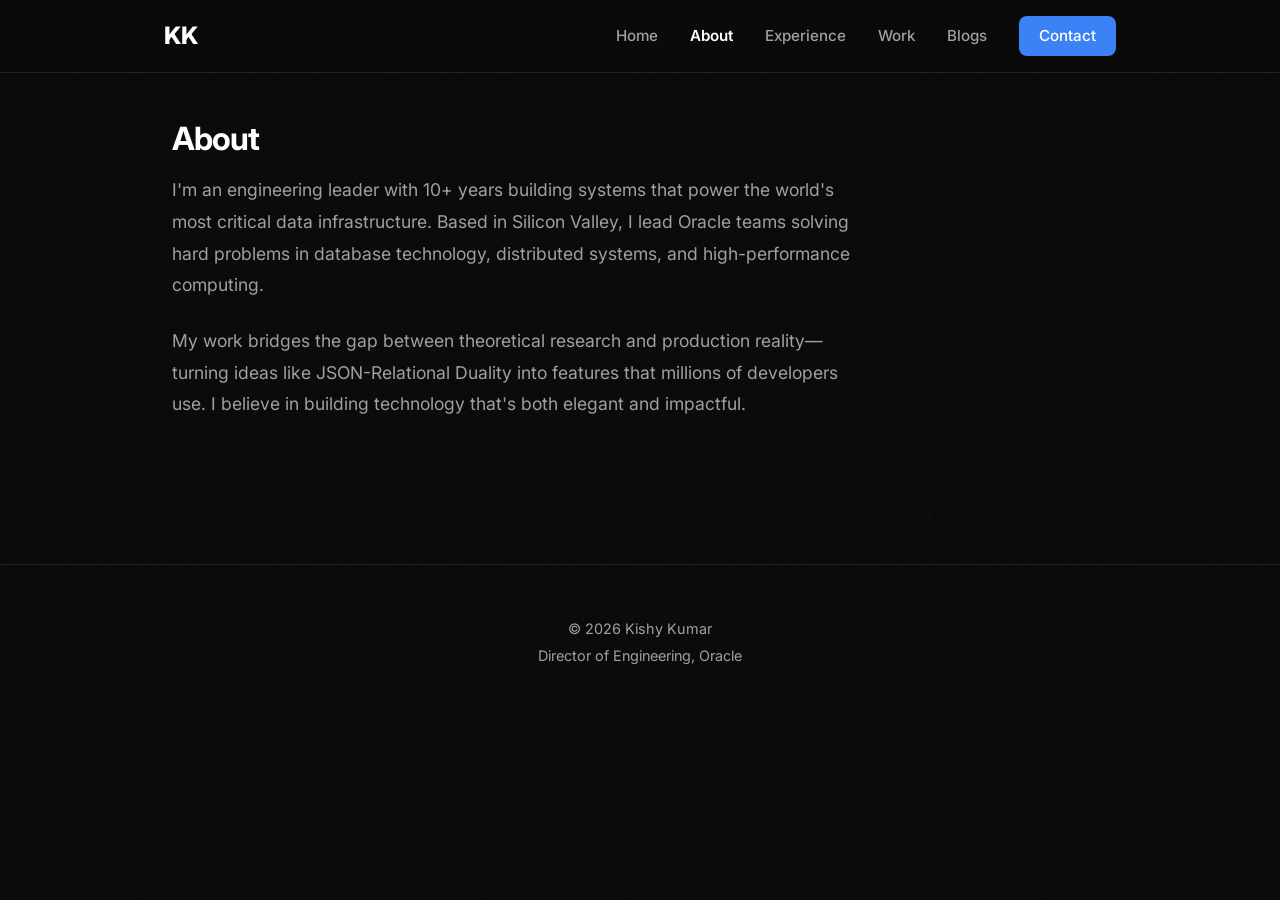
==== about.html @ 67a446af "Convert to multi-page site - separate pages for each nav section" ====
<!DOCTYPE html>
<html lang="en">
<head>
    <meta charset="UTF-8">
    <meta name="viewport" content="width=device-width, initial-scale=1.0">
    <title>About - Kishy Kumar</title>
    <meta name="description" content="Learn about Kishy Kumar, Director of Engineering at Oracle, leading database technology and distributed systems innovation.">
    <link rel="preconnect" href="https://fonts.googleapis.com">
    <link rel="preconnect" href="https://fonts.gstatic.com" crossorigin>
    <link href="https://fonts.googleapis.com/css2?family=Inter:wght@300;400;500;600;700;800;900&display=swap" rel="stylesheet">
    <link rel="stylesheet" href="styles.css">
</head>
<body>
    <div class="noise"></div>

    <!-- Navigation -->
    <nav class="nav">
        <div class="nav-container">
            <a href="index.html" class="nav-logo">KK</a>
            <div class="nav-links">
                <a href="index.html">Home</a>
                <a href="about.html" class="active">About</a>
                <a href="experience.html">Experience</a>
                <a href="work.html">Work</a>
                <a href="blogs.html">Blogs</a>
                <a href="contact.html" class="nav-cta">Contact</a>
            </div>
        </div>
    </nav>

    <!-- About -->
    <section class="section">
        <div class="container">
            <h2 class="section-title">About</h2>
            <p class="section-description">
                I'm an engineering leader with 10+ years building systems that power the world's most critical data infrastructure. Based in Silicon Valley, I lead Oracle teams solving hard problems in database technology, distributed systems, and high-performance computing.
            </p>
            <p class="section-description">
                My work bridges the gap between theoretical research and production reality—turning ideas like JSON-Relational Duality into features that millions of developers use. I believe in building technology that's both elegant and impactful.
            </p>
        </div>
    </section>

    <!-- Footer -->
    <footer class="footer">
        <div class="container">
            <p>© 2026 Kishy Kumar</p>
            <p>Director of Engineering, Oracle</p>
        </div>
    </footer>
</body>
</html>
---- styles.css ----
/* ~*~*~*~*~*~*~*~*~*~*~*~*~*~*~*~*~*~*~*~*~*~*~*~*~*~*~*~*~*~*~*~*~*~*~*~*~*~*~*~*~*~*~*~*~*~*~*~*~*~*~*~*~*~*~*~*~*~*~*~*~*~*~*~*~*~*~*~*~*~*~*~*~*~*~*~*~*~*~*~*~*~*~*~*~*~*~*~*~*~*~*~*~*~*~*~*~*~*~*~*~*~*~*~*~ */
/* Modern Portfolio - Inspired by Linear & Raycast */
/* ~*~*~*~*~*~*~*~*~*~*~*~*~*~*~*~*~*~*~*~*~*~*~*~*~*~*~*~*~*~*~*~*~*~*~*~*~*~*~*~*~*~*~*~*~*~*~*~*~*~*~*~*~*~*~*~*~*~*~*~*~*~*~*~*~*~*~*~*~*~*~*~*~*~*~*~*~*~*~*~*~*~*~*~*~*~*~*~*~*~*~*~*~*~*~*~*~*~*~*~*~*~*~*~*~ */

:root {
    --bg: #0a0a0a;
    --bg-secondary: #111111;
    --text: #ffffff;
    --text-secondary: #a0a0a0;
    --accent: #3b82f6;
    --accent-glow: rgba(59, 130, 246, 0.3);
    --border: rgba(255, 255, 255, 0.1);
    --card-bg: rgba(255, 255, 255, 0.03);
    --gradient-1: #3b82f6;
    --gradient-2: #8b5cf6;
    --gradient-3: #06b6d4;
}

* {
    margin: 0;
    padding: 0;
    box-sizing: border-box;
}

html {
    scroll-behavior: smooth;
}

body {
    font-family: 'Inter', -apple-system, BlinkMacSystemFont, 'Segoe UI', sans-serif;
    background: var(--bg);
    color: var(--text);
    line-height: 1.6;
    overflow-x: hidden;
    -webkit-font-smoothing: antialiased;
    -moz-osx-font-smoothing: grayscale;
}

/* Noise texture */
.noise {
    position: fixed;
    top: 0;
    left: 0;
    width: 100%;
    height: 100%;
    pointer-events: none;
    z-index: 1;
    opacity: 0.02;
    background-image: url("data:image/svg+xml,%3Csvg viewBox='0 0 200 200' xmlns='http://www.w3.org/2000/svg'%3E%3Cfilter id='noiseFilter'%3E%3CfeTurbulence type='fractalNoise' baseFrequency='0.8' numOctaves='4' stitchTiles='stitch'/%3E%3C/filter%3E%3Crect width='100%25' height='100%25' filter='url(%23noiseFilter)'/%3E%3C/svg%3E");
}

/* Typography */
h1, h2, h3, h4 {
    font-weight: 700;
    line-height: 1.2;
    letter-spacing: -0.03em;
}

p {
    color: var(--text-secondary);
}

/* Layout */
.container {
    max-width: 1000px;
    margin: 0 auto;
    padding: 0 32px;
}

.section {
    padding: 120px 0;
    position: relative;
    z-index: 2;
}

.section-title {
    font-size: 2rem;
    margin-bottom: 16px;
    color: var(--text);
}

.section-description {
    font-size: 1.1rem;
    line-height: 1.8;
    max-width: 700px;
    margin-bottom: 24px;
}

/* Navigation */
.nav {
    position: fixed;
    top: 0;
    left: 0;
    right: 0;
    z-index: 100;
    background: rgba(10, 10, 10, 0.8);
    backdrop-filter: blur(20px);
    border-bottom: 1px solid var(--border);
}

.nav-container {
    max-width: 1000px;
    margin: 0 auto;
    padding: 16px 24px;
    display: flex;
    justify-content: space-between;
    align-items: center;
}

.nav-logo {
    font-weight: 800;
    font-size: 1.5rem;
    color: var(--text);
    text-decoration: none;
}

.nav-links {
    display: flex;
    gap: 32px;
    align-items: center;
}

.nav-links a {
    color: var(--text-secondary);
    text-decoration: none;
    font-size: 0.95rem;
    font-weight: 500;
    transition: color 0.2s;
}

.nav-links a:hover {
    color: var(--text);
}

.nav-links a.active {
    color: var(--text);
    font-weight: 600;
}

.nav-cta {
    background: var(--accent);
    color: white !important;
    padding: 8px 20px;
    border-radius: 8px;
}

/* Buttons */
.btn {
    display: inline-flex;
    align-items: center;
    justify-content: center;
    padding: 12px 24px;
    border-radius: 10px;
    font-weight: 600;
    font-size: 0.95rem;
    text-decoration: none;
    transition: all 0.2s;
    border: none;
    cursor: pointer;
}

.btn-primary {
    background: var(--accent);
    color: white;
}

.btn-primary:hover {
    background: #2563eb;
    transform: translateY(-1px);
}

.btn-secondary {
    background: var(--card-bg);
    color: var(--text);
    border: 1px solid var(--border);
}

.btn-secondary:hover {
    background: rgba(255, 255, 255, 0.08);
    border-color: rgba(255, 255, 255, 0.2);
}

/* Hero */
.hero {
    min-height: 100vh;
    padding-top: 80px;
}

.hero-container {
    display: flex;
    align-items: center;
    justify-content: space-between;
    gap: 60px;
}

.hero-content {
    flex: 1;
}

.hero-visual {
    position: relative;
    display: flex;
    justify-content: center;
    align-items: center;
}

.hero-avatar {
    width: 280px;
    height: 280px;
    background: linear-gradient(135deg, var(--gradient-1), var(--gradient-2));
    border-radius: 40px;
    display: flex;
    align-items: center;
    justify-content: center;
    font-size: 6rem;
    font-weight: 800;
    color: white;
    box-shadow: 0 40px 80px -20px var(--accent-glow);
}

.hero-badge {
    display: inline-block;
    background: var(--card-bg);
    border: 1px solid var(--border);
    padding: 6px 14px;
    border-radius: 100px;
    font-size: 0.85rem;
    font-weight: 500;
    color: var(--text-secondary);
    margin-bottom: 24px;
}

.hero-title {
    font-size: 3.5rem;
    margin-bottom: 24px;
    line-height: 1.1;
}

.gradient-text {
    background: linear-gradient(135deg, var(--gradient-1), var(--gradient-2), var(--gradient-3));
    -webkit-background-clip: text;
    -webkit-text-fill-color: transparent;
    background-clip: text;
}

.hero-subtitle {
    font-size: 1.25rem;
    line-height: 1.7;
    margin-bottom: 32px;
    max-width: 600px;
}

.hero-meta {
    display: flex;
    gap: 32px;
    margin-bottom: 32px;
}

.meta-item {
    display: flex;
    flex-direction: column;
    gap: 4px;
}

.meta-label {
    font-size: 0.75rem;
    color: var(--text-secondary);
    text-transform: uppercase;
    letter-spacing: 0.1em;
}

.meta-value {
    font-weight: 600;
    font-size: 0.95rem;
}

.hero-links {
    display: flex;
    gap: 16px;
}

.hero-visual {
    position: relative;
    display: flex;
    justify-content: center;
    align-items: center;
}

.hero-avatar {
    width: 280px;
    height: 280px;
    background: linear-gradient(135deg, var(--gradient-1), var(--gradient-2));
    border-radius: 40px;
    display: flex;
    align-items: center;
    justify-content: center;
    font-size: 6rem;
    font-weight: 800;
    color: white;
    box-shadow: 0 40px 80px -20px var(--accent-glow);
}

/* Floating elements */
.floating-elements {
    position: absolute;
    width: 100%;
    height: 100%;
}

.float-element {
    position: absolute;
    border-radius: 50%;
    filter: blur(60px);
    opacity: 0.5;
}

.float-1 {
    width: 200px;
    height: 200px;
    background: var(--gradient-1);
    top: 10%;
    right: 5%;
    animation: float 8s ease-in-out infinite;
}

.float-2 {
    width: 150px;
    height: 150px;
    background: var(--gradient-2);
    bottom: 10%;
    right: 10%;
    animation: float 10s ease-in-out infinite reverse;
}

.float-3 {
    width: 100px;
    height: 100px;
    background: var(--gradient-3);
    top: 20%;
    left: 5%;
    animation: float 12s ease-in-out infinite;
}

@keyframes float {
    0%, 100% { transform: translateY(0) rotate(0deg); }
    50% { transform: translateY(-20px) rotate(5deg); }
}

/* Timeline */
.timeline {
    display: flex;
    flex-direction: column;
    gap: 48px;
    max-width: 800px;
}

.timeline-item {
    display: flex;
    gap: 24px;
    position: relative;
}

.timeline-dot {
    width: 12px;
    height: 12px;
    background: var(--accent);
    border-radius: 50%;
    margin-top: 6px;
    flex-shrink: 0;
    box-shadow: 0 0 0 4px rgba(59, 130, 246, 0.2);
}

.timeline-content {
    flex: 1;
    padding-bottom: 48px;
    border-left: 1px solid var(--border);
    padding-left: 24px;
}

.timeline-header {
    display: flex;
    justify-content: space-between;
    align-items: baseline;
    margin-bottom: 8px;
}

.timeline-header h3 {
    font-size: 1.3rem;
    font-weight: 700;
}

.timeline-company {
    color: var(--accent);
    font-weight: 600;
    margin-bottom: 4px;
}

.timeline-date {
    color: var(--text-secondary);
    font-size: 0.85rem;
    font-weight: 500;
}

.timeline-desc {
    margin-bottom: 16px;
    line-height: 1.8;
}

.timeline-tags {
    display: flex;
    gap: 8px;
    flex-wrap: wrap;
}

.timeline-tags span {
    background: var(--card-bg);
    border: 1px solid var(--border);
    padding: 6px 12px;
    border-radius: 8px;
    font-size: 0.8rem;
    font-weight: 500;
}

/* Projects Grid */
.projects-grid {
    display: grid;
    grid-template-columns: repeat(auto-fit, minmax(300px, 1fr));
    gap: 24px;
}

.project-card {
    background: var(--card-bg);
    border: 1px solid var(--border);
    border-radius: 16px;
    padding: 24px;
    transition: transform 0.2s, box-shadow 0.2s;
}

.project-card:hover {
    transform: translateY(-4px);
    border-color: rgba(255, 255, 255, 0.2);
    box-shadow: 0 20px 40px -10px rgba(0, 0, 0, 0.5);
}

.project-header {
    display: flex;
    justify-content: space-between;
    align-items: center;
    margin-bottom: 16px;
}

.project-icon {
    font-size: 1.5rem;
}

.project-status {
    font-size: 0.75rem;
    padding: 4px 10px;
    border-radius: 100px;
    background: rgba(59, 130, 246, 0.2);
    color: var(--accent);
    font-weight: 600;
    text-transform: uppercase;
    letter-spacing: 0.05em;
}

.project-card h3 {
    font-size: 1.2rem;
    margin-bottom: 12px;
}

.project-card p {
    margin-bottom: 16px;
    line-height: 1.7;
}

.project-tech {
    font-size: 0.8rem;
    color: var(--text-secondary);
    margin-bottom: 0;
}

/* Skills Grid */
.skills-grid {
    display: grid;
    grid-template-columns: repeat(auto-fit, minmax(250px, 1fr));
    gap: 24px;
}

.skill-category {
    background: var(--card-bg);
    border: 1px solid var(--border);
    border-radius: 16px;
    padding: 24px;
}

.skill-category h4 {
    margin-bottom: 16px;
    color: var(--text);
}

.skill-category ul {
    list-style: none;
}

.skill-category li {
    padding: 8px 0;
    color: var(--text-secondary);
    border-bottom: 1px solid var(--border);
    font-size: 0.95rem;
}

.skill-category li:last-child {
    border-bottom: none;
}

/* Accomplishments */
.accomplishments-grid {
    display: flex;
    flex-direction: column;
    gap: 24px;
}

.accomplishment-card {
    display: flex;
    gap: 20px;
    background: var(--card-bg);
    border: 1px solid var(--border);
    border-radius: 16px;
    padding: 24px;
}

.accomplishment-icon {
    font-size: 2rem;
    flex-shrink: 0;
}

.accomplishment-card h4 {
    margin-bottom: 8px;
    font-size: 1.1rem;
}

.accomplishment-card p {
    font-size: 0.95rem;
    line-height: 1.7;
    margin-bottom: 0;
}

/* Contact */
.contact {
    text-align: center;
}

.contact-desc {
    font-size: 1.1rem;
    margin-bottom: 32px;
}

.contact-links {
    display: flex;
    justify-content: center;
    gap: 16px;
}

/* Blogs */
.blog-list {
    display: flex;
    flex-direction: column;
    gap: 24px;
}

.blog-card {
    background: var(--card-bg);
    border: 1px solid var(--border);
    border-radius: 16px;
    padding: 32px;
    transition: transform 0.2s, box-shadow 0.2s;
}

.blog-card:hover {
    transform: translateY(-4px);
    border-color: rgba(255, 255, 255, 0.2);
    box-shadow: 0 20px 40px -10px rgba(0, 0, 0, 0.5);
}

.blog-meta {
    font-size: 0.85rem;
    color: var(--accent);
    margin-bottom: 12px;
}

.blog-card h3 {
    font-size: 1.5rem;
    margin-bottom: 16px;
    color: var(--text);
}

.blog-card p {
    line-height: 1.8;
    margin-bottom: 16px;
}

.read-more {
    color: var(--accent);
    text-decoration: none;
    font-weight: 600;
    font-size: 0.95rem;
}

.read-more:hover {
    text-decoration: underline;
}

/* Footer */
.footer {
    border-top: 1px solid var(--border);
    padding: 48px 0;
    text-align: center;
}

.footer p {
    color: var(--text-secondary);
    margin: 4px 0;
    font-size: 0.9rem;
}

/* Responsive */
@media (max-width: 768px) {
    .hero {
        flex-direction: column;
        padding-top: 100px;
        min-height: auto;
        padding-bottom: 60px;
    }

    .hero-content {
        padding-right: 0;
        margin-bottom: 48px;
    }

    .hero-title {
        font-size: 2.5rem;
    }

    .hero-visual {
        width: 100%;
    }

    .hero-avatar {
        width: 200px;
        height: 200px;
        font-size: 4rem;
    }

    .nav-links {
        display: none;
    }

    .hero-meta {
        flex-wrap: wrap;
        gap: 16px;
    }

    .section {
        padding: 80px 0;
    }

    .section-title {
        font-size: 1.75rem;
    }

    .timeline-content {
        padding-left: 16px;
    }
}

@media (max-width: 480px) {
    .hero-title {
        font-size: 2rem;
    }

    .hero-links {
        flex-direction: column;
    }

    .btn {
        width: 100%;
    }

    .projects-grid,
    .skills-grid {
        grid-template-columns: 1fr;
    }
}
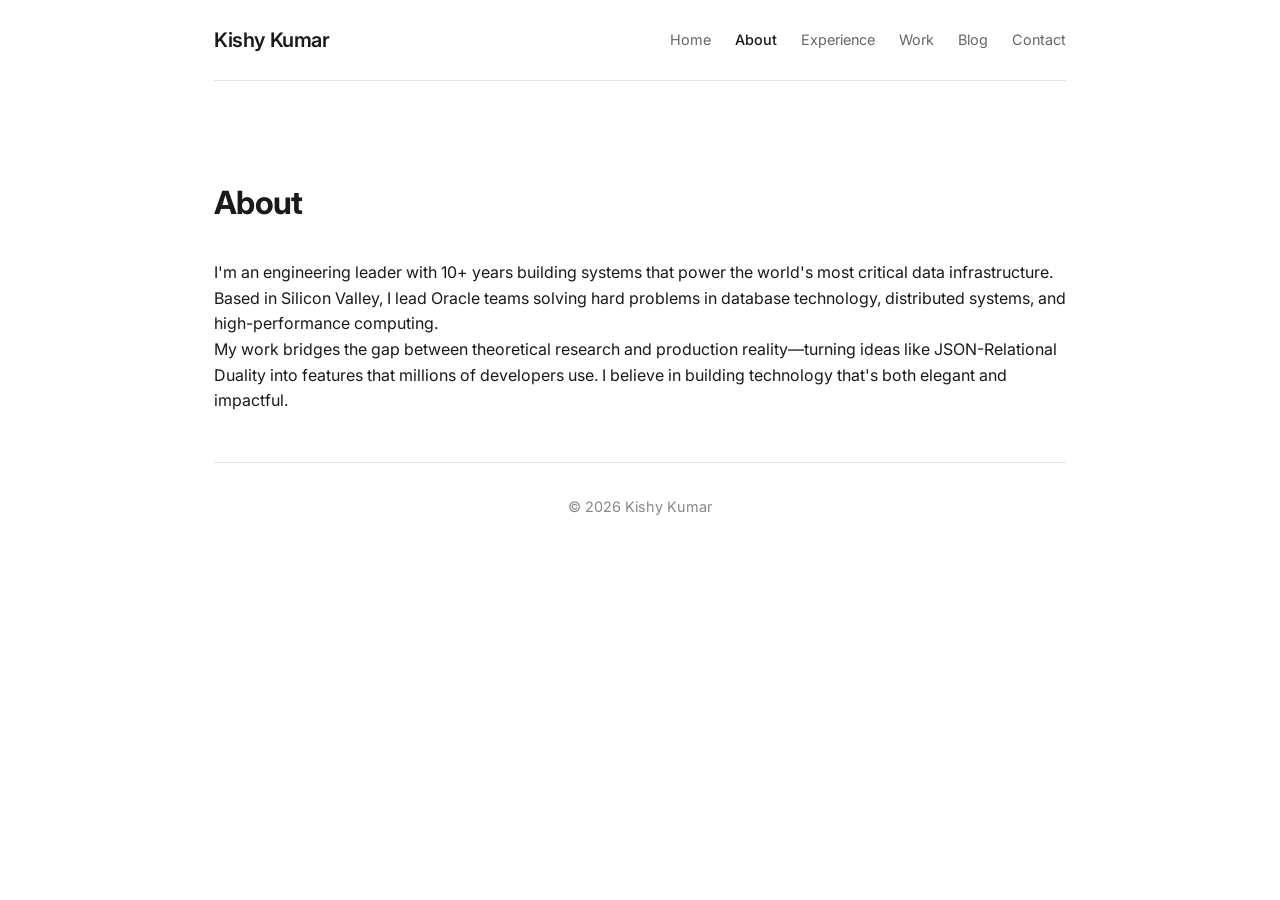
==== commit 36a520c2: "Redesign with minimal sam-burns.com aesthetic" ====
--- a/about.html
+++ b/about.html
@@ -4,49 +4,39 @@
     <meta charset="UTF-8">
     <meta name="viewport" content="width=device-width, initial-scale=1.0">
     <title>About - Kishy Kumar</title>
-    <meta name="description" content="Learn about Kishy Kumar, Director of Engineering at Oracle, leading database technology and distributed systems innovation.">
+    <meta name="description" content="Learn about Kishy Kumar's background and engineering philosophy.">
     <link rel="preconnect" href="https://fonts.googleapis.com">
     <link rel="preconnect" href="https://fonts.gstatic.com" crossorigin>
-    <link href="https://fonts.googleapis.com/css2?family=Inter:wght@300;400;500;600;700;800;900&display=swap" rel="stylesheet">
+    <link href="https://fonts.googleapis.com/css2?family=Inter:wght@300;400;500;600;700&display=swap" rel="stylesheet">
     <link rel="stylesheet" href="styles.css">
 </head>
 <body>
-    <div class="noise"></div>
-
-    <!-- Navigation -->
-    <nav class="nav">
-        <div class="nav-container">
-            <a href="index.html" class="nav-logo">KK</a>
-            <div class="nav-links">
+    <div class="container">
+        <header class="header">
+            <a href="index.html" class="logo">Kishy Kumar</a>
+            <nav class="nav">
                 <a href="index.html">Home</a>
                 <a href="about.html" class="active">About</a>
                 <a href="experience.html">Experience</a>
                 <a href="work.html">Work</a>
-                <a href="blogs.html">Blogs</a>
-                <a href="contact.html" class="nav-cta">Contact</a>
-            </div>
-        </div>
-    </nav>
+                <a href="blogs.html">Blog</a>
+                <a href="contact.html">Contact</a>
+            </nav>
+        </header>
 
-    <!-- About -->
-    <section class="section">
-        <div class="container">
-            <h2 class="section-title">About</h2>
-            <p class="section-description">
-                I'm an engineering leader with 10+ years building systems that power the world's most critical data infrastructure. Based in Silicon Valley, I lead Oracle teams solving hard problems in database technology, distributed systems, and high-performance computing.
-            </p>
-            <p class="section-description">
-                My work bridges the gap between theoretical research and production reality—turning ideas like JSON-Relational Duality into features that millions of developers use. I believe in building technology that's both elegant and impactful.
-            </p>
-        </div>
-    </section>
+        <main>
+            <section class="content-section">
+                <h1 class="page-title">About</h1>
+                <div class="content">
+                    <p>I'm an engineering leader with 10+ years building systems that power the world's most critical data infrastructure. Based in Silicon Valley, I lead Oracle teams solving hard problems in database technology, distributed systems, and high-performance computing.</p>
+                    <p>My work bridges the gap between theoretical research and production reality—turning ideas like JSON-Relational Duality into features that millions of developers use. I believe in building technology that's both elegant and impactful.</p>
+                </div>
+            </section>
+        </main>
 
-    <!-- Footer -->
-    <footer class="footer">
-        <div class="container">
+        <footer class="footer">
             <p>© 2026 Kishy Kumar</p>
-            <p>Director of Engineering, Oracle</p>
-        </div>
-    </footer>
+        </footer>
+    </div>
 </body>
 </html>
--- a/styles.css
+++ b/styles.css
@@ -1,20 +1,4 @@
-/* ~*~*~*~*~*~*~*~*~*~*~*~*~*~*~*~*~*~*~*~*~*~*~*~*~*~*~*~*~*~*~*~*~*~*~*~*~*~*~*~*~*~*~*~*~*~*~*~*~*~*~*~*~*~*~*~*~*~*~*~*~*~*~*~*~*~*~*~*~*~*~*~*~*~*~*~*~*~*~*~*~*~*~*~*~*~*~*~*~*~*~*~*~*~*~*~*~*~*~*~*~*~*~*~*~ */
-/* Modern Portfolio - Inspired by Linear & Raycast */
-/* ~*~*~*~*~*~*~*~*~*~*~*~*~*~*~*~*~*~*~*~*~*~*~*~*~*~*~*~*~*~*~*~*~*~*~*~*~*~*~*~*~*~*~*~*~*~*~*~*~*~*~*~*~*~*~*~*~*~*~*~*~*~*~*~*~*~*~*~*~*~*~*~*~*~*~*~*~*~*~*~*~*~*~*~*~*~*~*~*~*~*~*~*~*~*~*~*~*~*~*~*~*~*~*~*~ */
-
-:root {
-    --bg: #0a0a0a;
-    --bg-secondary: #111111;
-    --text: #ffffff;
-    --text-secondary: #a0a0a0;
-    --accent: #3b82f6;
-    --accent-glow: rgba(59, 130, 246, 0.3);
-    --border: rgba(255, 255, 255, 0.1);
-    --card-bg: rgba(255, 255, 255, 0.03);
-    --gradient-1: #3b82f6;
-    --gradient-2: #8b5cf6;
-    --gradient-3: #06b6d4;
-}
+/* Minimal portfolio - inspired by sam-burns.com */
 
 * {
     margin: 0;
@@ -23,358 +7,205 @@
 }
 
 html {
+    font-size: 16px;
     scroll-behavior: smooth;
 }
 
 body {
     font-family: 'Inter', -apple-system, BlinkMacSystemFont, 'Segoe UI', sans-serif;
-    background: var(--bg);
-    color: var(--text);
     line-height: 1.6;
-    overflow-x: hidden;
+    color: #1a1a1a;
+    background: #fff;
     -webkit-font-smoothing: antialiased;
     -moz-osx-font-smoothing: grayscale;
 }
 
-/* Noise texture */
-.noise {
-    position: fixed;
-    top: 0;
-    left: 0;
-    width: 100%;
-    height: 100%;
-    pointer-events: none;
-    z-index: 1;
-    opacity: 0.02;
-    background-image: url("data:image/svg+xml,%3Csvg viewBox='0 0 200 200' xmlns='http://www.w3.org/2000/svg'%3E%3Cfilter id='noiseFilter'%3E%3CfeTurbulence type='fractalNoise' baseFrequency='0.8' numOctaves='4' stitchTiles='stitch'/%3E%3C/filter%3E%3Crect width='100%25' height='100%25' filter='url(%23noiseFilter)'/%3E%3C/svg%3E");
-}
-
-/* Typography */
-h1, h2, h3, h4 {
+.container {
+    max-width: 900px;
+    margin: 0 auto;
+    padding: 0 24px;
+}
+
+/* Header */
+.header {
+    display: flex;
+    justify-content: space-between;
+    align-items: center;
+    padding: 24px 0;
+    border-bottom: 1px solid #e5e5e5;
+    margin-bottom: 48px;
+}
+
+.logo {
+    font-size: 1.25rem;
+    font-weight: 600;
+    color: #1a1a1a;
+    text-decoration: none;
+    letter-spacing: -0.02em;
+}
+
+.nav {
+    display: flex;
+    gap: 24px;
+}
+
+.nav a {
+    font-size: 0.9rem;
+    color: #666;
+    text-decoration: none;
+    transition: color 0.2s;
+}
+
+.nav a:hover {
+    color: #1a1a1a;
+}
+
+.nav a.active {
+    color: #1a1a1a;
+    font-weight: 500;
+}
+
+/* Hero */
+.hero {
+    margin-bottom: 80px;
+}
+
+.hero h1 {
+    font-size: 2.5rem;
     font-weight: 700;
     line-height: 1.2;
     letter-spacing: -0.03em;
-}
-
-p {
-    color: var(--text-secondary);
-}
-
-/* Layout */
-.container {
-    max-width: 1000px;
-    margin: 0 auto;
-    padding: 0 32px;
-}
-
-.section {
-    padding: 120px 0;
-    position: relative;
-    z-index: 2;
-}
-
-.section-title {
-    font-size: 2rem;
     margin-bottom: 16px;
-    color: var(--text);
-}
-
-.section-description {
+    color: #1a1a1a;
+}
+
+.subtitle {
     font-size: 1.1rem;
-    line-height: 1.8;
-    max-width: 700px;
+    color: #666;
+    max-width: 600px;
+    margin-bottom: 16px;
+}
+
+.meta {
+    font-size: 0.9rem;
+    color: #888;
     margin-bottom: 24px;
 }
 
-/* Navigation */
-.nav {
-    position: fixed;
-    top: 0;
-    left: 0;
-    right: 0;
-    z-index: 100;
-    background: rgba(10, 10, 10, 0.8);
-    backdrop-filter: blur(20px);
-    border-bottom: 1px solid var(--border);
-}
-
-.nav-container {
-    max-width: 1000px;
-    margin: 0 auto;
-    padding: 16px 24px;
-    display: flex;
-    justify-content: space-between;
-    align-items: center;
-}
-
-.nav-logo {
-    font-weight: 800;
-    font-size: 1.5rem;
-    color: var(--text);
-    text-decoration: none;
-}
-
-.nav-links {
-    display: flex;
+.meta span {
+    margin-right: 8px;
+}
+
+.social {
+    display: flex;
+    gap: 16px;
+}
+
+.social a {
+    color: #666;
+    transition: color 0.2s;
+}
+
+.social a:hover {
+    color: #1a1a1a;
+}
+
+.social svg {
+    width: 20px;
+    height: 20px;
+}
+
+/* Posts Section */
+.posts-section {
+    margin-bottom: 80px;
+}
+
+.section-heading {
+    font-size: 1.25rem;
+    font-weight: 600;
+    margin-bottom: 24px;
+    color: #1a1a1a;
+}
+
+.post-list {
+    display: flex;
+    flex-direction: column;
     gap: 32px;
-    align-items: center;
-}
-
-.nav-links a {
-    color: var(--text-secondary);
-    text-decoration: none;
+    margin-bottom: 24px;
+}
+
+.post {
+    padding-bottom: 32px;
+    border-bottom: 1px solid #e5e5e5;
+}
+
+.post:last-child {
+    border-bottom: none;
+}
+
+.post-meta {
+    font-size: 0.85rem;
+    color: #888;
+    margin-bottom: 8px;
+}
+
+.post h3 {
+    font-size: 1.25rem;
+    font-weight: 600;
+    margin-bottom: 8px;
+    line-height: 1.3;
+}
+
+.post h3 a {
+    color: #1a1a1a;
+    text-decoration: none;
+}
+
+.post h3 a:hover {
+    text-decoration: underline;
+}
+
+.post p {
+    font-size: 1rem;
+    color: #666;
+    line-height: 1.7;
+}
+
+.see-all {
+    display: inline-block;
     font-size: 0.95rem;
+    color: #0066cc;
+    text-decoration: none;
     font-weight: 500;
-    transition: color 0.2s;
-}
-
-.nav-links a:hover {
-    color: var(--text);
-}
-
-.nav-links a.active {
-    color: var(--text);
-    font-weight: 600;
-}
-
-.nav-cta {
-    background: var(--accent);
-    color: white !important;
-    padding: 8px 20px;
-    border-radius: 8px;
-}
-
-/* Buttons */
-.btn {
-    display: inline-flex;
-    align-items: center;
-    justify-content: center;
-    padding: 12px 24px;
-    border-radius: 10px;
-    font-weight: 600;
-    font-size: 0.95rem;
-    text-decoration: none;
-    transition: all 0.2s;
-    border: none;
-    cursor: pointer;
-}
-
-.btn-primary {
-    background: var(--accent);
-    color: white;
-}
-
-.btn-primary:hover {
-    background: #2563eb;
-    transform: translateY(-1px);
-}
-
-.btn-secondary {
-    background: var(--card-bg);
-    color: var(--text);
-    border: 1px solid var(--border);
-}
-
-.btn-secondary:hover {
-    background: rgba(255, 255, 255, 0.08);
-    border-color: rgba(255, 255, 255, 0.2);
-}
-
-/* Hero */
-.hero {
-    min-height: 100vh;
-    padding-top: 80px;
-}
-
-.hero-container {
-    display: flex;
-    align-items: center;
-    justify-content: space-between;
-    gap: 60px;
-}
-
-.hero-content {
-    flex: 1;
-}
-
-.hero-visual {
-    position: relative;
-    display: flex;
-    justify-content: center;
-    align-items: center;
-}
-
-.hero-avatar {
-    width: 280px;
-    height: 280px;
-    background: linear-gradient(135deg, var(--gradient-1), var(--gradient-2));
-    border-radius: 40px;
-    display: flex;
-    align-items: center;
-    justify-content: center;
-    font-size: 6rem;
-    font-weight: 800;
-    color: white;
-    box-shadow: 0 40px 80px -20px var(--accent-glow);
-}
-
-.hero-badge {
-    display: inline-block;
-    background: var(--card-bg);
-    border: 1px solid var(--border);
-    padding: 6px 14px;
-    border-radius: 100px;
-    font-size: 0.85rem;
-    font-weight: 500;
-    color: var(--text-secondary);
-    margin-bottom: 24px;
-}
-
-.hero-title {
-    font-size: 3.5rem;
-    margin-bottom: 24px;
-    line-height: 1.1;
-}
-
-.gradient-text {
-    background: linear-gradient(135deg, var(--gradient-1), var(--gradient-2), var(--gradient-3));
-    -webkit-background-clip: text;
-    -webkit-text-fill-color: transparent;
-    background-clip: text;
-}
-
-.hero-subtitle {
-    font-size: 1.25rem;
-    line-height: 1.7;
-    margin-bottom: 32px;
-    max-width: 600px;
-}
-
-.hero-meta {
-    display: flex;
-    gap: 32px;
-    margin-bottom: 32px;
-}
-
-.meta-item {
-    display: flex;
-    flex-direction: column;
-    gap: 4px;
-}
-
-.meta-label {
-    font-size: 0.75rem;
-    color: var(--text-secondary);
-    text-transform: uppercase;
-    letter-spacing: 0.1em;
-}
-
-.meta-value {
-    font-weight: 600;
-    font-size: 0.95rem;
-}
-
-.hero-links {
-    display: flex;
-    gap: 16px;
-}
-
-.hero-visual {
-    position: relative;
-    display: flex;
-    justify-content: center;
-    align-items: center;
-}
-
-.hero-avatar {
-    width: 280px;
-    height: 280px;
-    background: linear-gradient(135deg, var(--gradient-1), var(--gradient-2));
-    border-radius: 40px;
-    display: flex;
-    align-items: center;
-    justify-content: center;
-    font-size: 6rem;
-    font-weight: 800;
-    color: white;
-    box-shadow: 0 40px 80px -20px var(--accent-glow);
-}
-
-/* Floating elements */
-.floating-elements {
-    position: absolute;
-    width: 100%;
-    height: 100%;
-}
-
-.float-element {
-    position: absolute;
-    border-radius: 50%;
-    filter: blur(60px);
-    opacity: 0.5;
-}
-
-.float-1 {
-    width: 200px;
-    height: 200px;
-    background: var(--gradient-1);
-    top: 10%;
-    right: 5%;
-    animation: float 8s ease-in-out infinite;
-}
-
-.float-2 {
-    width: 150px;
-    height: 150px;
-    background: var(--gradient-2);
-    bottom: 10%;
-    right: 10%;
-    animation: float 10s ease-in-out infinite reverse;
-}
-
-.float-3 {
-    width: 100px;
-    height: 100px;
-    background: var(--gradient-3);
-    top: 20%;
-    left: 5%;
-    animation: float 12s ease-in-out infinite;
-}
-
-@keyframes float {
-    0%, 100% { transform: translateY(0) rotate(0deg); }
-    50% { transform: translateY(-20px) rotate(5deg); }
+}
+
+.see-all:hover {
+    text-decoration: underline;
+}
+
+/* Footer */
+.footer {
+    padding: 32px 0;
+    border-top: 1px solid #e5e5e5;
+    text-align: center;
+}
+
+.footer p {
+    font-size: 0.9rem;
+    color: #888;
 }
 
 /* Timeline */
 .timeline {
     display: flex;
     flex-direction: column;
-    gap: 48px;
-    max-width: 800px;
+    gap: 40px;
+    margin-top: 32px;
 }
 
 .timeline-item {
-    display: flex;
-    gap: 24px;
-    position: relative;
-}
-
-.timeline-dot {
-    width: 12px;
-    height: 12px;
-    background: var(--accent);
-    border-radius: 50%;
-    margin-top: 6px;
-    flex-shrink: 0;
-    box-shadow: 0 0 0 4px rgba(59, 130, 246, 0.2);
-}
-
-.timeline-content {
-    flex: 1;
-    padding-bottom: 48px;
-    border-left: 1px solid var(--border);
     padding-left: 24px;
+    border-left: 2px solid #e5e5e5;
 }
 
 .timeline-header {
@@ -382,313 +213,138 @@
     justify-content: space-between;
     align-items: baseline;
     margin-bottom: 8px;
-}
-
-.timeline-header h3 {
-    font-size: 1.3rem;
-    font-weight: 700;
-}
-
-.timeline-company {
-    color: var(--accent);
-    font-weight: 600;
-    margin-bottom: 4px;
+    flex-wrap: wrap;
+    gap: 8px;
+}
+
+.timeline-header h2 {
+    font-size: 1.1rem;
+    font-weight: 600;
+    margin: 0;
+}
+
+.company {
+    font-weight: 500;
+    color: #0066cc;
 }
 
 .timeline-date {
-    color: var(--text-secondary);
     font-size: 0.85rem;
-    font-weight: 500;
-}
-
-.timeline-desc {
-    margin-bottom: 16px;
-    line-height: 1.8;
-}
-
-.timeline-tags {
+    color: #888;
+}
+
+.timeline-item p {
+    font-size: 1rem;
+    color: #555;
+    line-height: 1.7;
+    margin-bottom: 12px;
+}
+
+.tags {
+    list-style: none;
     display: flex;
     gap: 8px;
     flex-wrap: wrap;
-}
-
-.timeline-tags span {
-    background: var(--card-bg);
-    border: 1px solid var(--border);
-    padding: 6px 12px;
-    border-radius: 8px;
+    margin: 0;
+    padding: 0;
+}
+
+.tags li {
     font-size: 0.8rem;
+    padding: 4px 10px;
+    background: #f5f5f5;
+    border-radius: 4px;
+    color: #666;
+}
+
+/* Projects */
+.projects {
+    display: flex;
+    flex-direction: column;
+    gap: 40px;
+    margin-top: 32px;
+}
+
+.project {
+    padding-bottom: 32px;
+    border-bottom: 1px solid #e5e5e5;
+}
+
+.project:last-child {
+    border-bottom: none;
+}
+
+.project h2 {
+    font-size: 1.25rem;
+    font-weight: 600;
+    margin-bottom: 12px;
+}
+
+.project .desc {
+    font-size: 1rem;
+    color: #555;
+    line-height: 1.7;
+    margin-bottom: 12px;
+}
+
+.project .tech {
+    font-size: 0.9rem;
+    color: #888;
+}
+
+/* Contact */
+.contact-content {
+    max-width: 600px;
+}
+
+.contact-content p {
+    font-size: 1.1rem;
+    color: #555;
+    margin-bottom: 16px;
+}
+
+.email-link {
+    margin-top: 24px;
+}
+
+.email-link a {
+    font-size: 1.2rem;
+    color: #0066cc;
+    text-decoration: none;
     font-weight: 500;
 }
 
-/* Projects Grid */
-.projects-grid {
-    display: grid;
-    grid-template-columns: repeat(auto-fit, minmax(300px, 1fr));
-    gap: 24px;
-}
-
-.project-card {
-    background: var(--card-bg);
-    border: 1px solid var(--border);
-    border-radius: 16px;
-    padding: 24px;
-    transition: transform 0.2s, box-shadow 0.2s;
-}
-
-.project-card:hover {
-    transform: translateY(-4px);
-    border-color: rgba(255, 255, 255, 0.2);
-    box-shadow: 0 20px 40px -10px rgba(0, 0, 0, 0.5);
-}
-
-.project-header {
-    display: flex;
-    justify-content: space-between;
-    align-items: center;
-    margin-bottom: 16px;
-}
-
-.project-icon {
-    font-size: 1.5rem;
-}
-
-.project-status {
-    font-size: 0.75rem;
-    padding: 4px 10px;
-    border-radius: 100px;
-    background: rgba(59, 130, 246, 0.2);
-    color: var(--accent);
-    font-weight: 600;
-    text-transform: uppercase;
-    letter-spacing: 0.05em;
-}
-
-.project-card h3 {
-    font-size: 1.2rem;
-    margin-bottom: 12px;
-}
-
-.project-card p {
-    margin-bottom: 16px;
-    line-height: 1.7;
-}
-
-.project-tech {
-    font-size: 0.8rem;
-    color: var(--text-secondary);
-    margin-bottom: 0;
-}
-
-/* Skills Grid */
-.skills-grid {
-    display: grid;
-    grid-template-columns: repeat(auto-fit, minmax(250px, 1fr));
-    gap: 24px;
-}
-
-.skill-category {
-    background: var(--card-bg);
-    border: 1px solid var(--border);
-    border-radius: 16px;
-    padding: 24px;
-}
-
-.skill-category h4 {
-    margin-bottom: 16px;
-    color: var(--text);
-}
-
-.skill-category ul {
-    list-style: none;
-}
-
-.skill-category li {
-    padding: 8px 0;
-    color: var(--text-secondary);
-    border-bottom: 1px solid var(--border);
-    font-size: 0.95rem;
-}
-
-.skill-category li:last-child {
-    border-bottom: none;
-}
-
-/* Accomplishments */
-.accomplishments-grid {
-    display: flex;
-    flex-direction: column;
-    gap: 24px;
-}
-
-.accomplishment-card {
-    display: flex;
-    gap: 20px;
-    background: var(--card-bg);
-    border: 1px solid var(--border);
-    border-radius: 16px;
-    padding: 24px;
-}
-
-.accomplishment-icon {
+.email-link a:hover {
+    text-decoration: underline;
+}
+
+/* Page title */
+.page-title {
     font-size: 2rem;
-    flex-shrink: 0;
-}
-
-.accomplishment-card h4 {
-    margin-bottom: 8px;
-    font-size: 1.1rem;
-}
-
-.accomplishment-card p {
-    font-size: 0.95rem;
-    line-height: 1.7;
-    margin-bottom: 0;
-}
-
-/* Contact */
-.contact {
-    text-align: center;
-}
-
-.contact-desc {
-    font-size: 1.1rem;
+    font-weight: 700;
     margin-bottom: 32px;
-}
-
-.contact-links {
-    display: flex;
-    justify-content: center;
-    gap: 16px;
-}
-
-/* Blogs */
-.blog-list {
-    display: flex;
-    flex-direction: column;
-    gap: 24px;
-}
-
-.blog-card {
-    background: var(--card-bg);
-    border: 1px solid var(--border);
-    border-radius: 16px;
-    padding: 32px;
-    transition: transform 0.2s, box-shadow 0.2s;
-}
-
-.blog-card:hover {
-    transform: translateY(-4px);
-    border-color: rgba(255, 255, 255, 0.2);
-    box-shadow: 0 20px 40px -10px rgba(0, 0, 0, 0.5);
-}
-
-.blog-meta {
-    font-size: 0.85rem;
-    color: var(--accent);
-    margin-bottom: 12px;
-}
-
-.blog-card h3 {
-    font-size: 1.5rem;
-    margin-bottom: 16px;
-    color: var(--text);
-}
-
-.blog-card p {
-    line-height: 1.8;
-    margin-bottom: 16px;
-}
-
-.read-more {
-    color: var(--accent);
-    text-decoration: none;
-    font-weight: 600;
-    font-size: 0.95rem;
-}
-
-.read-more:hover {
-    text-decoration: underline;
-}
-
-/* Footer */
-.footer {
-    border-top: 1px solid var(--border);
+    letter-spacing: -0.02em;
+}
+
+/* Content section */
+.content-section {
     padding: 48px 0;
-    text-align: center;
-}
-
-.footer p {
-    color: var(--text-secondary);
-    margin: 4px 0;
-    font-size: 0.9rem;
-}
-
-/* Responsive */
+}
+
+/* Mobile adjustments */
 @media (max-width: 768px) {
-    .hero {
-        flex-direction: column;
-        padding-top: 100px;
-        min-height: auto;
-        padding-bottom: 60px;
-    }
-
-    .hero-content {
-        padding-right: 0;
-        margin-bottom: 48px;
-    }
-
-    .hero-title {
-        font-size: 2.5rem;
-    }
-
-    .hero-visual {
-        width: 100%;
-    }
-
-    .hero-avatar {
-        width: 200px;
-        height: 200px;
-        font-size: 4rem;
-    }
-
-    .nav-links {
-        display: none;
-    }
-
-    .hero-meta {
-        flex-wrap: wrap;
-        gap: 16px;
-    }
-
-    .section {
-        padding: 80px 0;
-    }
-
-    .section-title {
+    .page-title {
         font-size: 1.75rem;
     }
 
-    .timeline-content {
-        padding-left: 16px;
+    .timeline-header {
+        flex-direction: column;
+        gap: 4px;
     }
 }
 
 @media (max-width: 480px) {
-    .hero-title {
-        font-size: 2rem;
+    .page-title {
+        font-size: 1.5rem;
     }
-
-    .hero-links {
-        flex-direction: column;
-    }
-
-    .btn {
-        width: 100%;
-    }
-
-    .projects-grid,
-    .skills-grid {
-        grid-template-columns: 1fr;
-    }
-}
+}
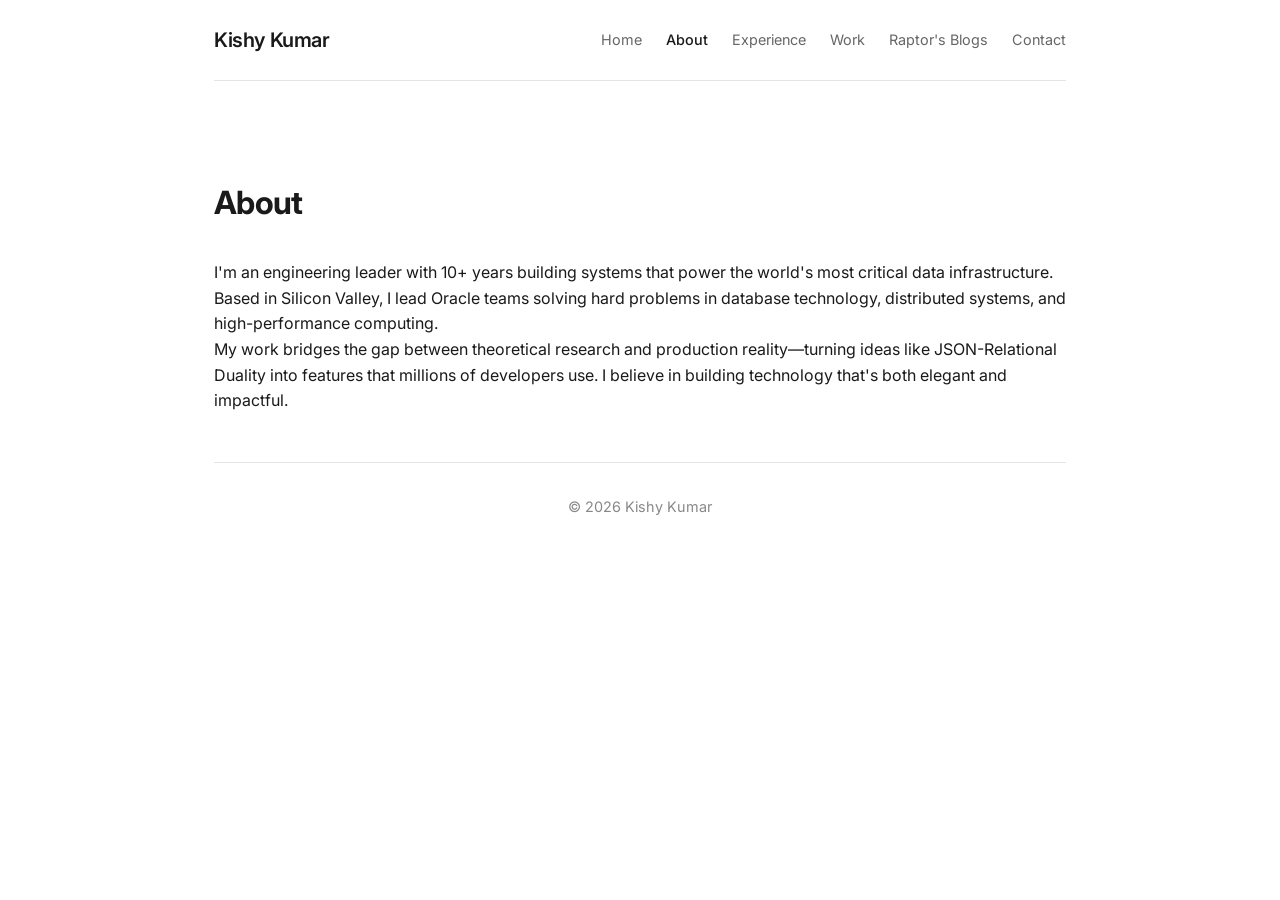
==== commit ab0e5239: "Add hamburger menu for mobile, update nav labels, need LinkedIn dates" ====
--- a/about.html
+++ b/about.html
@@ -14,12 +14,15 @@
     <div class="container">
         <header class="header">
             <a href="index.html" class="logo">Kishy Kumar</a>
-            <nav class="nav">
+            <button class="menu-toggle" aria-label="Toggle navigation">
+                <span class="hamburger"></span>
+            </button>
+            <nav class="nav" id="main-nav">
                 <a href="index.html">Home</a>
                 <a href="about.html" class="active">About</a>
                 <a href="experience.html">Experience</a>
                 <a href="work.html">Work</a>
-                <a href="blogs.html">Blog</a>
+                <a href="blogs.html">Raptor's Blogs</a>
                 <a href="contact.html">Contact</a>
             </nav>
         </header>
@@ -38,5 +41,7 @@
             <p>© 2026 Kishy Kumar</p>
         </footer>
     </div>
+
+    <script src="script.js"></script>
 </body>
 </html>
--- a/styles.css
+++ b/styles.css
@@ -34,6 +34,7 @@
     padding: 24px 0;
     border-bottom: 1px solid #e5e5e5;
     margin-bottom: 48px;
+    position: relative;
 }
 
 .logo {
@@ -63,6 +64,92 @@
 .nav a.active {
     color: #1a1a1a;
     font-weight: 500;
+}
+
+/* Hamburger menu toggle */
+.menu-toggle {
+    display: none;
+    background: none;
+    border: none;
+    cursor: pointer;
+    padding: 0;
+    z-index: 100;
+}
+
+.hamburger {
+    display: block;
+    width: 24px;
+    height: 2px;
+    background: #1a1a1a;
+    position: relative;
+    transition: background 0.2s;
+}
+
+.hamburger::before,
+.hamburger::after {
+    content: '';
+    position: absolute;
+    width: 24px;
+    height: 2px;
+    background: #1a1a1a;
+    transition: transform 0.2s;
+}
+
+.hamburger::before {
+    top: -8px;
+}
+
+.hamburger::after {
+    top: 8px;
+}
+
+.menu-toggle[aria-expanded="true"] .hamburger {
+    background: transparent;
+}
+
+.menu-toggle[aria-expanded="true"] .hamburger::before {
+    transform: rotate(45deg) translate(5px, 5px);
+}
+
+.menu-toggle[aria-expanded="true"] .hamburger::after {
+    transform: rotate(-45deg) translate(6px, -6px);
+}
+
+/* Mobile navigation */
+@media (max-width: 768px) {
+    .menu-toggle {
+        display: block;
+    }
+
+    .nav {
+        position: fixed;
+        top: 0;
+        left: 0;
+        right: 0;
+        bottom: 0;
+        background: rgba(255, 255, 255, 0.98);
+        flex-direction: column;
+        justify-content: center;
+        align-items: center;
+        gap: 32px;
+        transform: translateY(-100%);
+        opacity: 0;
+        transition: transform 0.3s ease, opacity 0.3s ease;
+        z-index: 50;
+    }
+
+    .nav.open {
+        transform: translateY(0);
+        opacity: 1;
+    }
+
+    .nav a {
+        font-size: 1.25rem;
+    }
+
+    .header {
+        position: relative;
+    }
 }
 
 /* Hero */
@@ -331,8 +418,96 @@
     padding: 48px 0;
 }
 
+/* Selected Work */
+.selected-section {
+    margin-bottom: 80px;
+}
+
+.selected-list {
+    display: flex;
+    flex-direction: column;
+    gap: 32px;
+    margin-top: 24px;
+}
+
+.selected-item {
+    padding-bottom: 32px;
+    border-bottom: 1px solid #e5e5e5;
+}
+
+.selected-item:last-child {
+    border-bottom: none;
+}
+
+.selected-item h3 {
+    font-size: 1.1rem;
+    font-weight: 600;
+    margin-bottom: 8px;
+}
+
+.selected-item p {
+    font-size: 0.95rem;
+    color: #555;
+    line-height: 1.7;
+    margin-bottom: 8px;
+}
+
+.selected-item .tags {
+    font-size: 0.85rem;
+    color: #888;
+}
+
+/* Service */
+.service-section {
+    margin-bottom: 80px;
+}
+
+.service-list {
+    display: flex;
+    flex-direction: column;
+    gap: 12px;
+    margin-top: 24px;
+}
+
+.service-item {
+    font-size: 0.95rem;
+    color: #555;
+    padding-left: 16px;
+    border-left: 2px solid #e5e5e5;
+}
+
 /* Mobile adjustments */
 @media (max-width: 768px) {
+    .container {
+        padding: 0 16px;
+    }
+
+    .header {
+        flex-direction: row;
+        padding: 16px 0;
+        margin-bottom: 32px;
+    }
+
+    .hero h1 {
+        font-size: 2rem;
+    }
+
+    .subtitle {
+        font-size: 1rem;
+    }
+
+    .meta {
+        font-size: 0.85rem;
+    }
+
+    .posts-section {
+        margin-bottom: 48px;
+    }
+
+    .post h3 {
+        font-size: 1.1rem;
+    }
+
     .page-title {
         font-size: 1.75rem;
     }
@@ -344,7 +519,15 @@
 }
 
 @media (max-width: 480px) {
+    .hero h1 {
+        font-size: 1.75rem;
+    }
+
     .page-title {
         font-size: 1.5rem;
     }
+
+    .nav a {
+        font-size: 1.1rem;
+    }
 }
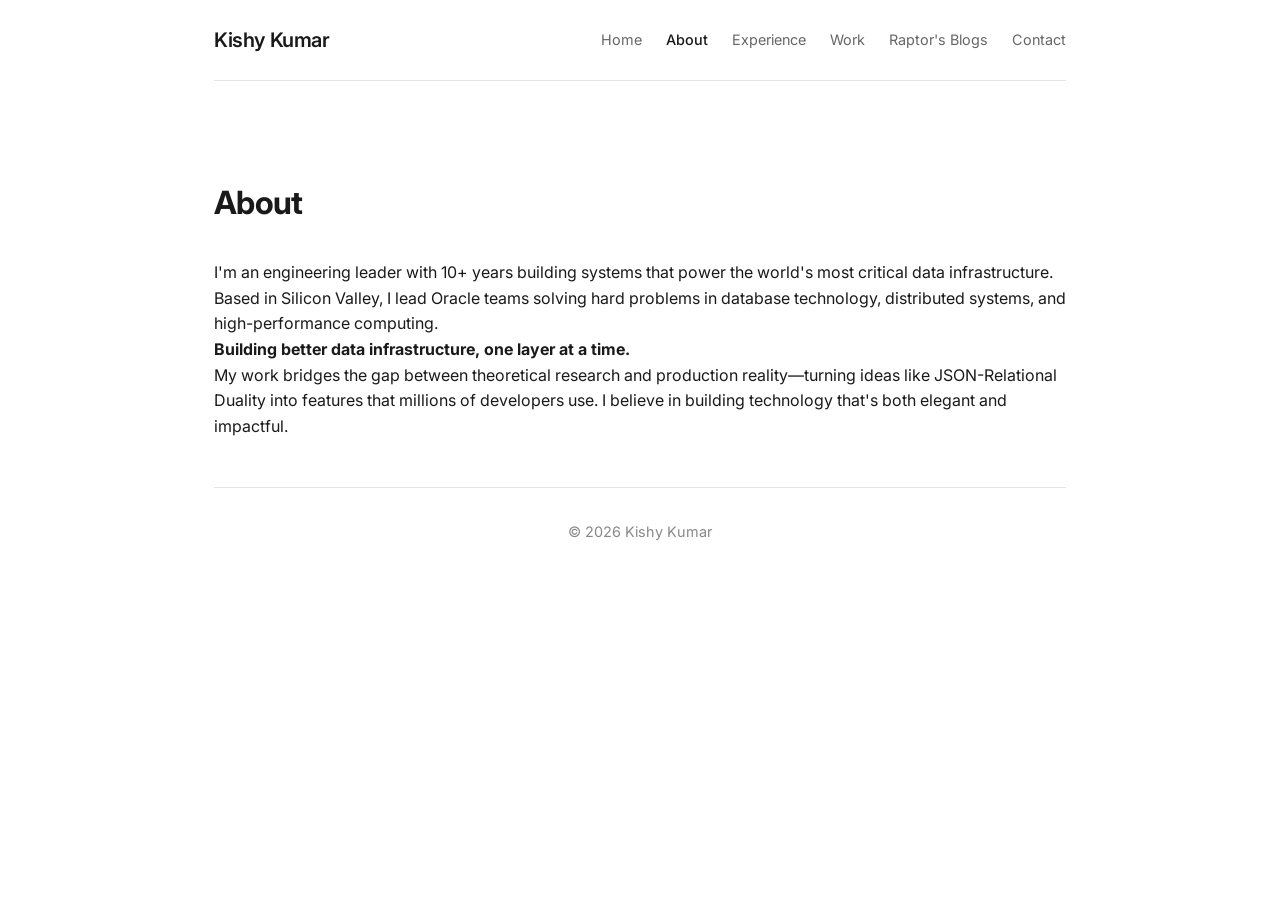
==== commit c898b685: "Update headline + add tagline to about page" ====
--- a/about.html
+++ b/about.html
@@ -32,6 +32,7 @@
                 <h1 class="page-title">About</h1>
                 <div class="content">
                     <p>I'm an engineering leader with 10+ years building systems that power the world's most critical data infrastructure. Based in Silicon Valley, I lead Oracle teams solving hard problems in database technology, distributed systems, and high-performance computing.</p>
+                    <p><strong>Building better data infrastructure, one layer at a time.</strong></p>
                     <p>My work bridges the gap between theoretical research and production reality—turning ideas like JSON-Relational Duality into features that millions of developers use. I believe in building technology that's both elegant and impactful.</p>
                 </div>
             </section>
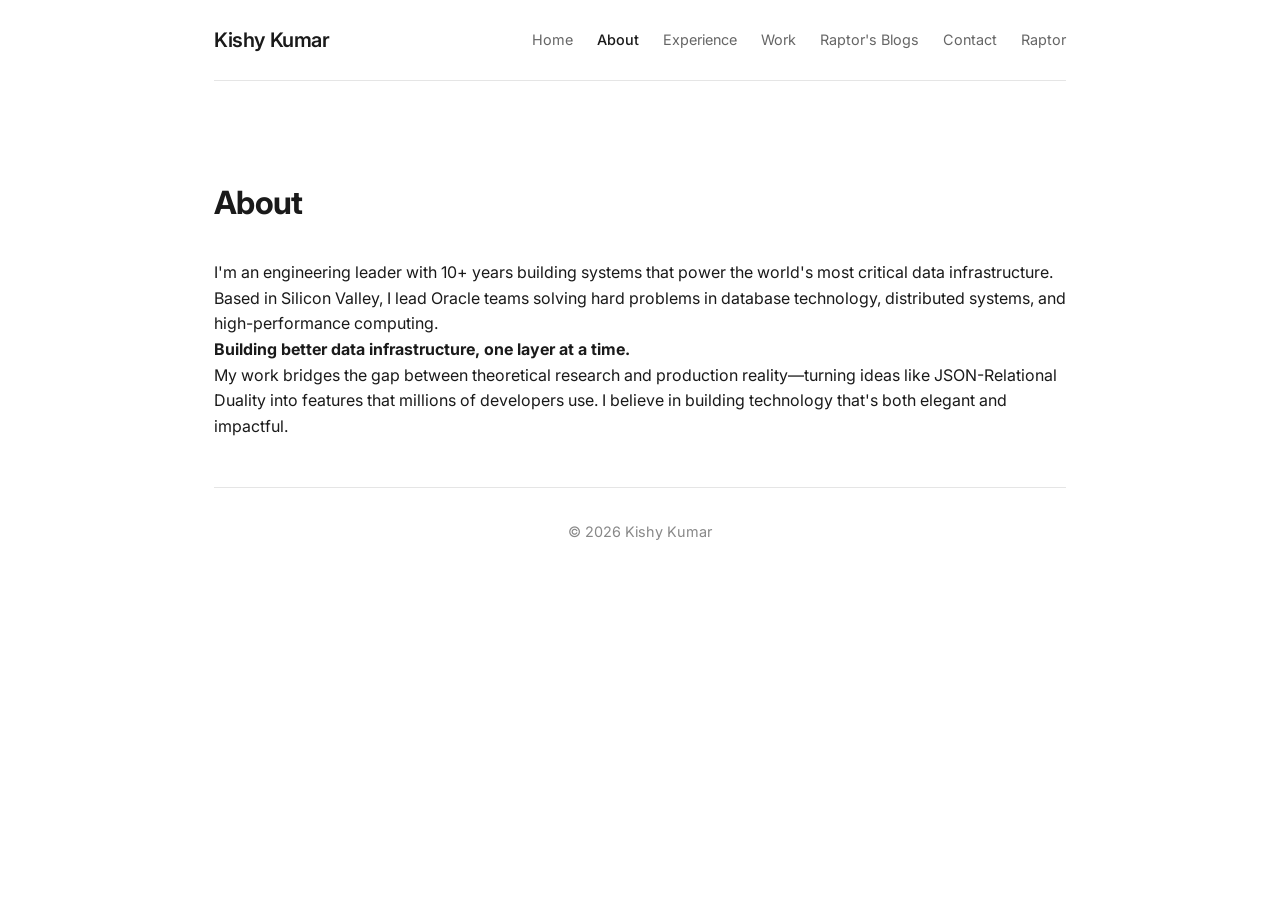
==== commit 6bf4bad2: "Update blog with Listverse/earnings findings, remove clickable blog titles, add Raptor page" ====
--- a/about.html
+++ b/about.html
@@ -24,6 +24,7 @@
                 <a href="work.html">Work</a>
                 <a href="blogs.html">Raptor's Blogs</a>
                 <a href="contact.html">Contact</a>
+                <a href="raptor.html">Raptor</a>
             </nav>
         </header>
 
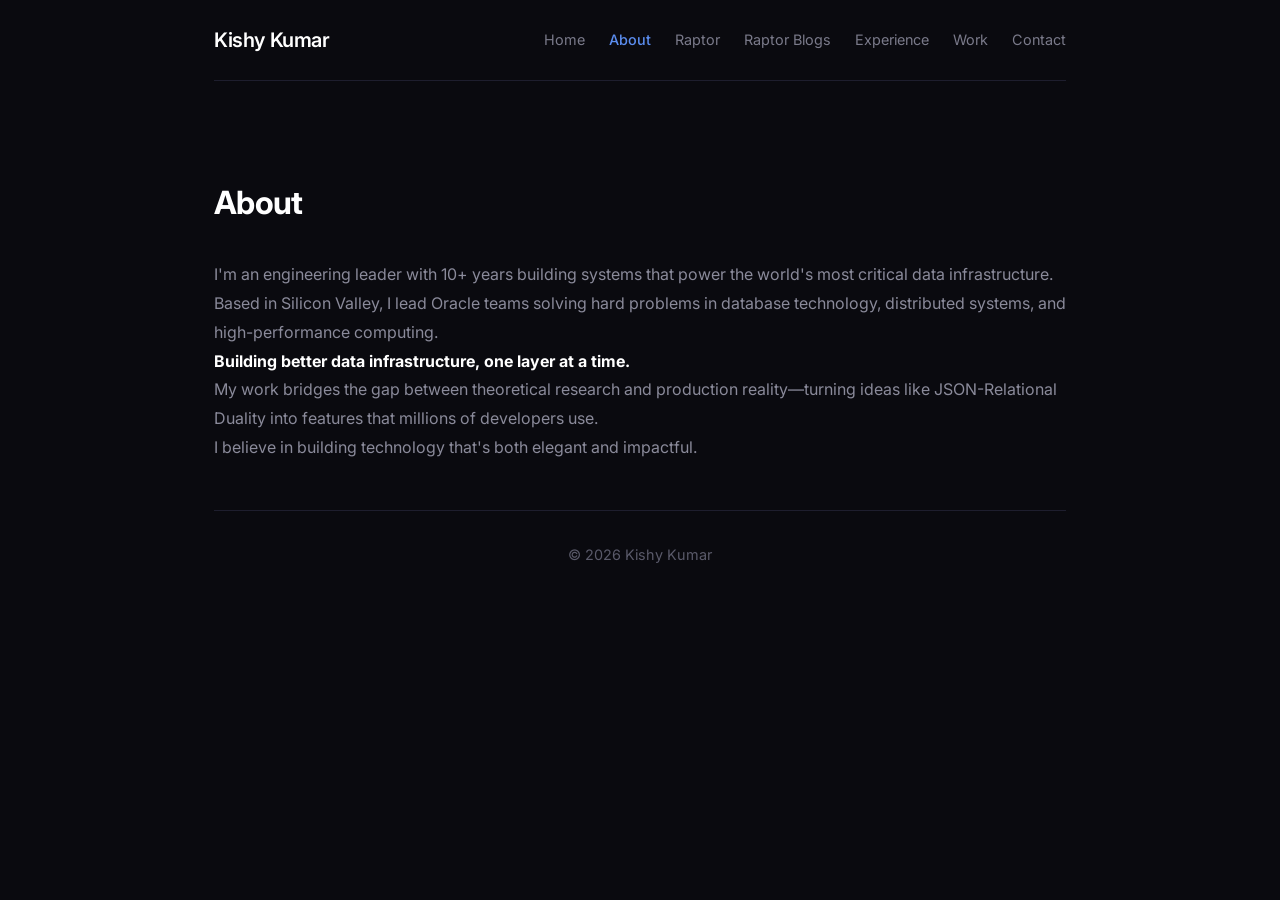
==== commit b227dd96: "Major redesign: blue/black theme, restructured homepage, blog detail pages, nav reorder" ====
--- a/about.html
+++ b/about.html
@@ -20,11 +20,11 @@
             <nav class="nav" id="main-nav">
                 <a href="index.html">Home</a>
                 <a href="about.html" class="active">About</a>
+                <a href="raptor.html">Raptor</a>
+                <a href="blogs.html">Raptor Blogs</a>
                 <a href="experience.html">Experience</a>
                 <a href="work.html">Work</a>
-                <a href="blogs.html">Raptor's Blogs</a>
                 <a href="contact.html">Contact</a>
-                <a href="raptor.html">Raptor</a>
             </nav>
         </header>
 
@@ -32,9 +32,15 @@
             <section class="content-section">
                 <h1 class="page-title">About</h1>
                 <div class="content">
-                    <p>I'm an engineering leader with 10+ years building systems that power the world's most critical data infrastructure. Based in Silicon Valley, I lead Oracle teams solving hard problems in database technology, distributed systems, and high-performance computing.</p>
+                    <p>I'm an engineering leader with 10+ years building systems that power the world's most critical data infrastructure.</p>
+
+                    <p>Based in Silicon Valley, I lead Oracle teams solving hard problems in database technology, distributed systems, and high-performance computing.</p>
+
                     <p><strong>Building better data infrastructure, one layer at a time.</strong></p>
-                    <p>My work bridges the gap between theoretical research and production reality—turning ideas like JSON-Relational Duality into features that millions of developers use. I believe in building technology that's both elegant and impactful.</p>
+
+                    <p>My work bridges the gap between theoretical research and production reality—turning ideas like JSON-Relational Duality into features that millions of developers use.</p>
+
+                    <p>I believe in building technology that's both elegant and impactful.</p>
                 </div>
             </section>
         </main>
@@ -46,4 +52,4 @@
 
     <script src="script.js"></script>
 </body>
-</html>+</html>
--- a/styles.css
+++ b/styles.css
@@ -1,4 +1,4 @@
-/* Minimal portfolio - inspired by sam-burns.com */
+/* Blue & Black Theme - Portfolio */
 
 * {
     margin: 0;
@@ -14,8 +14,8 @@
 body {
     font-family: 'Inter', -apple-system, BlinkMacSystemFont, 'Segoe UI', sans-serif;
     line-height: 1.6;
-    color: #1a1a1a;
-    background: #fff;
+    color: #e0e0e0;
+    background: #0a0a0f;
     -webkit-font-smoothing: antialiased;
     -moz-osx-font-smoothing: grayscale;
 }
@@ -32,7 +32,7 @@
     justify-content: space-between;
     align-items: center;
     padding: 24px 0;
-    border-bottom: 1px solid #e5e5e5;
+    border-bottom: 1px solid #1e1e2e;
     margin-bottom: 48px;
     position: relative;
 }
@@ -40,7 +40,7 @@
 .logo {
     font-size: 1.25rem;
     font-weight: 600;
-    color: #1a1a1a;
+    color: #ffffff;
     text-decoration: none;
     letter-spacing: -0.02em;
 }
@@ -52,17 +52,17 @@
 
 .nav a {
     font-size: 0.9rem;
-    color: #666;
+    color: #7a7a8a;
     text-decoration: none;
     transition: color 0.2s;
 }
 
 .nav a:hover {
-    color: #1a1a1a;
+    color: #5b8def;
 }
 
 .nav a.active {
-    color: #1a1a1a;
+    color: #5b8def;
     font-weight: 500;
 }
 
@@ -80,7 +80,7 @@
     display: block;
     width: 24px;
     height: 2px;
-    background: #1a1a1a;
+    background: #ffffff;
     position: relative;
     transition: background 0.2s;
 }
@@ -91,7 +91,7 @@
     position: absolute;
     width: 24px;
     height: 2px;
-    background: #1a1a1a;
+    background: #ffffff;
     transition: transform 0.2s;
 }
 
@@ -127,7 +127,7 @@
         left: 0;
         right: 0;
         bottom: 0;
-        background: rgba(255, 255, 255, 0.98);
+        background: rgba(10, 10, 15, 0.98);
         flex-direction: column;
         justify-content: center;
         align-items: center;
@@ -155,6 +155,7 @@
 /* Hero */
 .hero {
     margin-bottom: 80px;
+    padding-top: 32px;
 }
 
 .hero h1 {
@@ -163,19 +164,19 @@
     line-height: 1.2;
     letter-spacing: -0.03em;
     margin-bottom: 16px;
-    color: #1a1a1a;
+    color: #ffffff;
 }
 
 .subtitle {
     font-size: 1.1rem;
-    color: #666;
+    color: #8a8a9a;
     max-width: 600px;
     margin-bottom: 16px;
 }
 
 .meta {
     font-size: 0.9rem;
-    color: #888;
+    color: #5a5a6a;
     margin-bottom: 24px;
 }
 
@@ -189,12 +190,12 @@
 }
 
 .social a {
-    color: #666;
+    color: #7a7a8a;
     transition: color 0.2s;
 }
 
 .social a:hover {
-    color: #1a1a1a;
+    color: #5b8def;
 }
 
 .social svg {
@@ -211,7 +212,7 @@
     font-size: 1.25rem;
     font-weight: 600;
     margin-bottom: 24px;
-    color: #1a1a1a;
+    color: #ffffff;
 }
 
 .post-list {
@@ -223,7 +224,7 @@
 
 .post {
     padding-bottom: 32px;
-    border-bottom: 1px solid #e5e5e5;
+    border-bottom: 1px solid #1e1e2e;
 }
 
 .post:last-child {
@@ -232,8 +233,16 @@
 
 .post-meta {
     font-size: 0.85rem;
-    color: #888;
+    color: #5a5a6a;
     margin-bottom: 8px;
+}
+
+.post h2 {
+    font-size: 1.25rem;
+    font-weight: 600;
+    margin-bottom: 8px;
+    line-height: 1.3;
+    color: #ffffff;
 }
 
 .post h3 {
@@ -244,24 +253,34 @@
 }
 
 .post h3 a {
-    color: #1a1a1a;
+    color: #ffffff;
     text-decoration: none;
 }
 
 .post h3 a:hover {
-    text-decoration: underline;
+    color: #5b8def;
 }
 
 .post p {
     font-size: 1rem;
-    color: #666;
+    color: #8a8a9a;
     line-height: 1.7;
+}
+
+.post .blog-link {
+    color: #5b8def;
+    text-decoration: none;
+    font-weight: 500;
+}
+
+.post .blog-link:hover {
+    text-decoration: underline;
 }
 
 .see-all {
     display: inline-block;
     font-size: 0.95rem;
-    color: #0066cc;
+    color: #5b8def;
     text-decoration: none;
     font-weight: 500;
 }
@@ -273,13 +292,13 @@
 /* Footer */
 .footer {
     padding: 32px 0;
-    border-top: 1px solid #e5e5e5;
+    border-top: 1px solid #1e1e2e;
     text-align: center;
 }
 
 .footer p {
     font-size: 0.9rem;
-    color: #888;
+    color: #5a5a6a;
 }
 
 /* Timeline */
@@ -292,7 +311,7 @@
 
 .timeline-item {
     padding-left: 24px;
-    border-left: 2px solid #e5e5e5;
+    border-left: 2px solid #1e1e2e;
 }
 
 .timeline-header {
@@ -308,21 +327,22 @@
     font-size: 1.1rem;
     font-weight: 600;
     margin: 0;
+    color: #ffffff;
 }
 
 .company {
     font-weight: 500;
-    color: #0066cc;
+    color: #5b8def;
 }
 
 .timeline-date {
     font-size: 0.85rem;
-    color: #888;
+    color: #5a5a6a;
 }
 
 .timeline-item p {
     font-size: 1rem;
-    color: #555;
+    color: #8a8a9a;
     line-height: 1.7;
     margin-bottom: 12px;
 }
@@ -339,9 +359,9 @@
 .tags li {
     font-size: 0.8rem;
     padding: 4px 10px;
-    background: #f5f5f5;
+    background: #14141f;
     border-radius: 4px;
-    color: #666;
+    color: #7a7a8a;
 }
 
 /* Projects */
@@ -354,7 +374,7 @@
 
 .project {
     padding-bottom: 32px;
-    border-bottom: 1px solid #e5e5e5;
+    border-bottom: 1px solid #1e1e2e;
 }
 
 .project:last-child {
@@ -365,18 +385,19 @@
     font-size: 1.25rem;
     font-weight: 600;
     margin-bottom: 12px;
+    color: #ffffff;
 }
 
 .project .desc {
     font-size: 1rem;
-    color: #555;
+    color: #8a8a9a;
     line-height: 1.7;
     margin-bottom: 12px;
 }
 
 .project .tech {
     font-size: 0.9rem;
-    color: #888;
+    color: #5a5a6a;
 }
 
 /* Contact */
@@ -386,7 +407,7 @@
 
 .contact-content p {
     font-size: 1.1rem;
-    color: #555;
+    color: #8a8a9a;
     margin-bottom: 16px;
 }
 
@@ -396,7 +417,7 @@
 
 .email-link a {
     font-size: 1.2rem;
-    color: #0066cc;
+    color: #5b8def;
     text-decoration: none;
     font-weight: 500;
 }
@@ -411,6 +432,7 @@
     font-weight: 700;
     margin-bottom: 32px;
     letter-spacing: -0.02em;
+    color: #ffffff;
 }
 
 /* Content section */
@@ -418,6 +440,15 @@
     padding: 48px 0;
 }
 
+.content-section p {
+    color: #8a8a9a;
+    line-height: 1.8;
+}
+
+.content-section strong {
+    color: #ffffff;
+}
+
 /* Selected Work */
 .selected-section {
     margin-bottom: 80px;
@@ -432,7 +463,7 @@
 
 .selected-item {
     padding-bottom: 32px;
-    border-bottom: 1px solid #e5e5e5;
+    border-bottom: 1px solid #1e1e2e;
 }
 
 .selected-item:last-child {
@@ -443,18 +474,19 @@
     font-size: 1.1rem;
     font-weight: 600;
     margin-bottom: 8px;
+    color: #ffffff;
 }
 
 .selected-item p {
     font-size: 0.95rem;
-    color: #555;
+    color: #8a8a9a;
     line-height: 1.7;
     margin-bottom: 8px;
 }
 
 .selected-item .tags {
     font-size: 0.85rem;
-    color: #888;
+    color: #5a5a6a;
 }
 
 /* Service */
@@ -471,9 +503,117 @@
 
 .service-item {
     font-size: 0.95rem;
-    color: #555;
+    color: #8a8a9a;
     padding-left: 16px;
-    border-left: 2px solid #e5e5e5;
+    border-left: 2px solid #1e1e2e;
+}
+
+/* Home page experience section */
+.home-experience {
+    margin-bottom: 80px;
+}
+
+.home-experience .timeline {
+    margin-top: 24px;
+    gap: 24px;
+}
+
+.home-experience .timeline-item {
+    padding-left: 24px;
+    border-left: 2px solid #5b8def;
+    position: relative;
+}
+
+.home-experience .timeline-item::before {
+    content: '';
+    position: absolute;
+    left: -5px;
+    top: 8px;
+    width: 8px;
+    height: 8px;
+    border-radius: 50%;
+    background: #5b8def;
+}
+
+.home-experience .exp-role {
+    font-size: 1.05rem;
+    font-weight: 600;
+    color: #ffffff;
+    margin-bottom: 2px;
+}
+
+.home-experience .exp-company {
+    font-size: 0.95rem;
+    color: #5b8def;
+    font-weight: 500;
+}
+
+.home-experience .exp-date {
+    font-size: 0.85rem;
+    color: #5a5a6a;
+    margin-top: 4px;
+}
+
+.home-experience .exp-desc {
+    font-size: 0.95rem;
+    color: #7a7a8a;
+    line-height: 1.6;
+    margin-top: 8px;
+}
+
+/* Blog detail pages */
+.blog-detail {
+    padding: 48px 0;
+}
+
+.blog-detail .blog-date {
+    font-size: 0.9rem;
+    color: #5a5a6a;
+    margin-bottom: 16px;
+}
+
+.blog-detail .blog-title {
+    font-size: 2rem;
+    font-weight: 700;
+    color: #ffffff;
+    margin-bottom: 24px;
+    line-height: 1.3;
+    letter-spacing: -0.02em;
+}
+
+.blog-detail .blog-body {
+    color: #b0b0c0;
+    line-height: 1.8;
+    font-size: 1.05rem;
+}
+
+.blog-detail .blog-body p {
+    margin-bottom: 16px;
+}
+
+.blog-detail .blog-body strong {
+    color: #ffffff;
+}
+
+.blog-detail .blog-body ul, .blog-detail .blog-body ol {
+    margin-bottom: 16px;
+    padding-left: 24px;
+}
+
+.blog-detail .blog-body li {
+    margin-bottom: 8px;
+}
+
+.blog-detail .blog-back {
+    display: inline-block;
+    margin-top: 32px;
+    color: #5b8def;
+    text-decoration: none;
+    font-weight: 500;
+}
+
+.blog-detail .blog-back:hover {
+    text-decoration: underline;
 }
 
 /* Mobile adjustments */
@@ -530,4 +670,4 @@
     .nav a {
         font-size: 1.1rem;
     }
-}+}
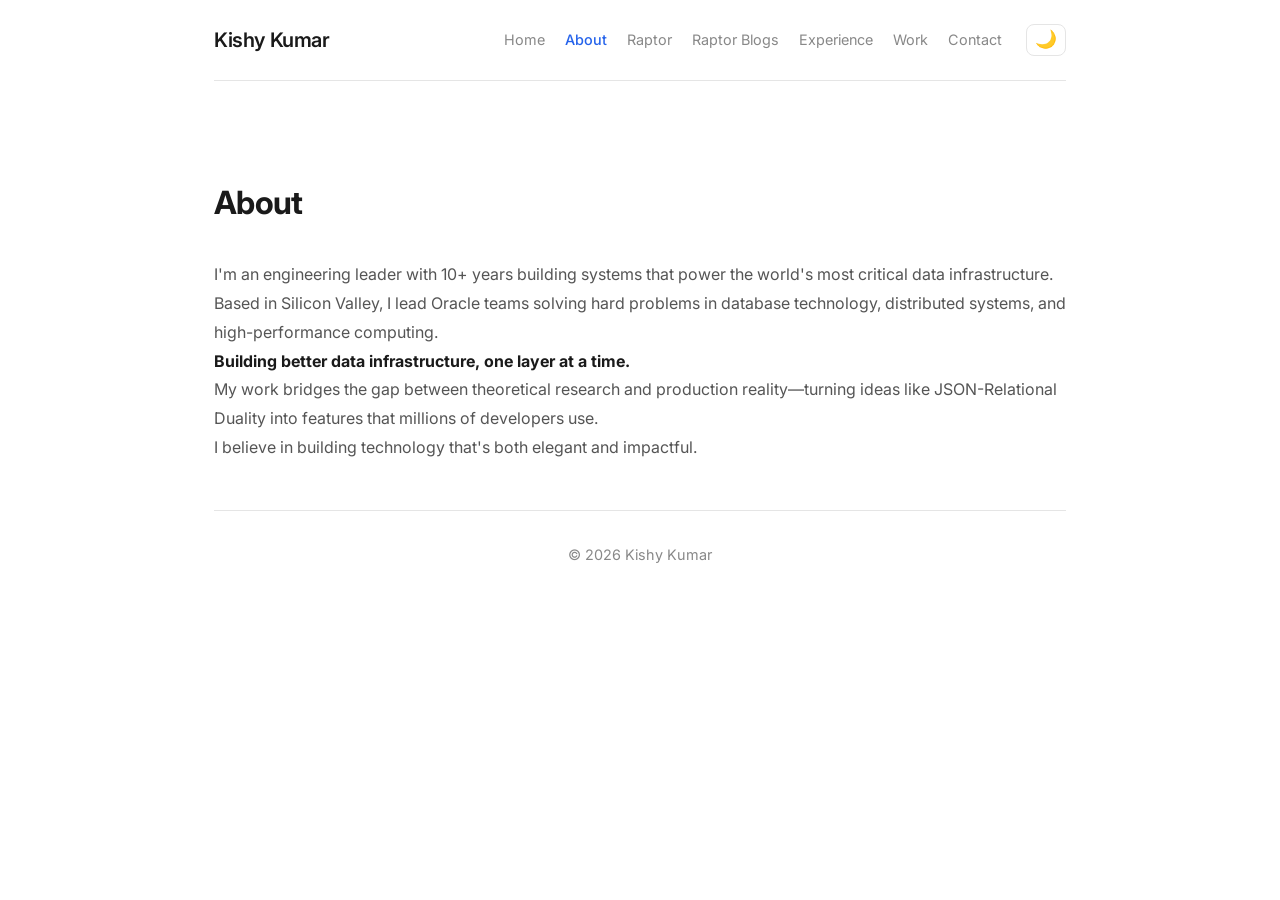
==== commit 6078d5b7: "Add light/dark theme toggle with system preference detection" ====
--- a/about.html
+++ b/about.html
@@ -9,6 +9,7 @@
     <link rel="preconnect" href="https://fonts.gstatic.com" crossorigin>
     <link href="https://fonts.googleapis.com/css2?family=Inter:wght@300;400;500;600;700&display=swap" rel="stylesheet">
     <link rel="stylesheet" href="styles.css">
+    <script>!function(){var t=localStorage.getItem("theme-preference")||(window.matchMedia("(prefers-color-scheme:dark)").matches?"dark":"light");document.documentElement.setAttribute("data-theme",t)}();</script>
 </head>
 <body>
     <div class="container">
@@ -25,6 +26,7 @@
                 <a href="experience.html">Experience</a>
                 <a href="work.html">Work</a>
                 <a href="contact.html">Contact</a>
+                            <button class="theme-toggle" aria-label="Toggle theme"><span class="icon-sun">☀️</span><span class="icon-moon">🌙</span></button>
             </nav>
         </header>
 
--- a/styles.css
+++ b/styles.css
@@ -1,4 +1,45 @@
-/* Blue & Black Theme - Portfolio */
+/* Portfolio - Blue & Black Theme with Light Mode Support */
+
+:root {
+    /* Dark theme (default) */
+    --bg: #0a0a0f;
+    --bg-secondary: #14141f;
+    --text: #e0e0e0;
+    --text-secondary: #8a8a9a;
+    --text-tertiary: #5a5a6a;
+    --text-heading: #ffffff;
+    --accent: #5b8def;
+    --accent-hover: #7aa3f5;
+    --border: #1e1e2e;
+    --card-bg: #14141f;
+    --tag-bg: #14141f;
+    --tag-text: #7a7a8a;
+    --hero-gradient: linear-gradient(135deg, #5b8def 0%, #764ba2 100%);
+    --logo-color: #ffffff;
+    --hamburger-color: #ffffff;
+    --mobile-overlay: rgba(10, 10, 15, 0.98);
+    --timeline-dot: #5b8def;
+}
+
+[data-theme="light"] {
+    --bg: #ffffff;
+    --bg-secondary: #f8f8f8;
+    --text: #1a1a1a;
+    --text-secondary: #555;
+    --text-tertiary: #888;
+    --text-heading: #1a1a1a;
+    --accent: #2563eb;
+    --accent-hover: #1d4ed8;
+    --border: #e5e5e5;
+    --card-bg: #f8f8f8;
+    --tag-bg: #f5f5f5;
+    --tag-text: #666;
+    --hero-gradient: linear-gradient(135deg, #2563eb 0%, #7c3aed 100%);
+    --logo-color: #1a1a1a;
+    --hamburger-color: #1a1a1a;
+    --mobile-overlay: rgba(255, 255, 255, 0.98);
+    --timeline-dot: #2563eb;
+}
 
 * {
     margin: 0;
@@ -14,10 +55,11 @@
 body {
     font-family: 'Inter', -apple-system, BlinkMacSystemFont, 'Segoe UI', sans-serif;
     line-height: 1.6;
-    color: #e0e0e0;
-    background: #0a0a0f;
+    color: var(--text);
+    background: var(--bg);
     -webkit-font-smoothing: antialiased;
     -moz-osx-font-smoothing: grayscale;
+    transition: background 0.3s ease, color 0.3s ease;
 }
 
 .container {
@@ -26,13 +68,48 @@
     padding: 0 24px;
 }
 
+/* Theme Toggle */
+.theme-toggle {
+    background: none;
+    border: 1px solid var(--border);
+    border-radius: 8px;
+    padding: 6px 8px;
+    cursor: pointer;
+    color: var(--text-secondary);
+    display: flex;
+    align-items: center;
+    justify-content: center;
+    transition: all 0.2s;
+    font-size: 1.1rem;
+    line-height: 1;
+    margin-left: 4px;
+}
+
+.theme-toggle:hover {
+    color: var(--accent);
+    border-color: var(--accent);
+}
+
+.theme-toggle .icon-sun,
+.theme-toggle .icon-moon {
+    display: none;
+}
+
+[data-theme="dark"] .theme-toggle .icon-sun {
+    display: inline;
+}
+
+[data-theme="light"] .theme-toggle .icon-moon {
+    display: inline;
+}
+
 /* Header */
 .header {
     display: flex;
     justify-content: space-between;
     align-items: center;
     padding: 24px 0;
-    border-bottom: 1px solid #1e1e2e;
+    border-bottom: 1px solid var(--border);
     margin-bottom: 48px;
     position: relative;
 }
@@ -40,29 +117,30 @@
 .logo {
     font-size: 1.25rem;
     font-weight: 600;
-    color: #ffffff;
+    color: var(--logo-color);
     text-decoration: none;
     letter-spacing: -0.02em;
 }
 
 .nav {
     display: flex;
-    gap: 24px;
+    gap: 20px;
+    align-items: center;
 }
 
 .nav a {
     font-size: 0.9rem;
-    color: #7a7a8a;
+    color: var(--text-tertiary);
     text-decoration: none;
     transition: color 0.2s;
 }
 
 .nav a:hover {
-    color: #5b8def;
+    color: var(--accent);
 }
 
 .nav a.active {
-    color: #5b8def;
+    color: var(--accent);
     font-weight: 500;
 }
 
@@ -80,7 +158,7 @@
     display: block;
     width: 24px;
     height: 2px;
-    background: #ffffff;
+    background: var(--hamburger-color);
     position: relative;
     transition: background 0.2s;
 }
@@ -91,7 +169,7 @@
     position: absolute;
     width: 24px;
     height: 2px;
-    background: #ffffff;
+    background: var(--hamburger-color);
     transition: transform 0.2s;
 }
 
@@ -127,7 +205,7 @@
         left: 0;
         right: 0;
         bottom: 0;
-        background: rgba(10, 10, 15, 0.98);
+        background: var(--mobile-overlay);
         flex-direction: column;
         justify-content: center;
         align-items: center;
@@ -164,19 +242,19 @@
     line-height: 1.2;
     letter-spacing: -0.03em;
     margin-bottom: 16px;
-    color: #ffffff;
+    color: var(--text-heading);
 }
 
 .subtitle {
     font-size: 1.1rem;
-    color: #8a8a9a;
+    color: var(--text-secondary);
     max-width: 600px;
     margin-bottom: 16px;
 }
 
 .meta {
     font-size: 0.9rem;
-    color: #5a5a6a;
+    color: var(--text-tertiary);
     margin-bottom: 24px;
 }
 
@@ -190,12 +268,12 @@
 }
 
 .social a {
-    color: #7a7a8a;
+    color: var(--text-tertiary);
     transition: color 0.2s;
 }
 
 .social a:hover {
-    color: #5b8def;
+    color: var(--accent);
 }
 
 .social svg {
@@ -212,7 +290,7 @@
     font-size: 1.25rem;
     font-weight: 600;
     margin-bottom: 24px;
-    color: #ffffff;
+    color: var(--text-heading);
 }
 
 .post-list {
@@ -224,7 +302,7 @@
 
 .post {
     padding-bottom: 32px;
-    border-bottom: 1px solid #1e1e2e;
+    border-bottom: 1px solid var(--border);
 }
 
 .post:last-child {
@@ -233,7 +311,7 @@
 
 .post-meta {
     font-size: 0.85rem;
-    color: #5a5a6a;
+    color: var(--text-tertiary);
     margin-bottom: 8px;
 }
 
@@ -242,7 +320,7 @@
     font-weight: 600;
     margin-bottom: 8px;
     line-height: 1.3;
-    color: #ffffff;
+    color: var(--text-heading);
 }
 
 .post h3 {
@@ -250,25 +328,26 @@
     font-weight: 600;
     margin-bottom: 8px;
     line-height: 1.3;
+    color: var(--text-heading);
 }
 
 .post h3 a {
-    color: #ffffff;
+    color: var(--text-heading);
     text-decoration: none;
 }
 
 .post h3 a:hover {
-    color: #5b8def;
+    color: var(--accent);
 }
 
 .post p {
     font-size: 1rem;
-    color: #8a8a9a;
+    color: var(--text-secondary);
     line-height: 1.7;
 }
 
 .post .blog-link {
-    color: #5b8def;
+    color: var(--accent);
     text-decoration: none;
     font-weight: 500;
 }
@@ -280,7 +359,7 @@
 .see-all {
     display: inline-block;
     font-size: 0.95rem;
-    color: #5b8def;
+    color: var(--accent);
     text-decoration: none;
     font-weight: 500;
 }
@@ -292,13 +371,13 @@
 /* Footer */
 .footer {
     padding: 32px 0;
-    border-top: 1px solid #1e1e2e;
+    border-top: 1px solid var(--border);
     text-align: center;
 }
 
 .footer p {
     font-size: 0.9rem;
-    color: #5a5a6a;
+    color: var(--text-tertiary);
 }
 
 /* Timeline */
@@ -311,7 +390,7 @@
 
 .timeline-item {
     padding-left: 24px;
-    border-left: 2px solid #1e1e2e;
+    border-left: 2px solid var(--border);
 }
 
 .timeline-header {
@@ -327,22 +406,22 @@
     font-size: 1.1rem;
     font-weight: 600;
     margin: 0;
-    color: #ffffff;
+    color: var(--text-heading);
 }
 
 .company {
     font-weight: 500;
-    color: #5b8def;
+    color: var(--accent);
 }
 
 .timeline-date {
     font-size: 0.85rem;
-    color: #5a5a6a;
+    color: var(--text-tertiary);
 }
 
 .timeline-item p {
     font-size: 1rem;
-    color: #8a8a9a;
+    color: var(--text-secondary);
     line-height: 1.7;
     margin-bottom: 12px;
 }
@@ -359,9 +438,9 @@
 .tags li {
     font-size: 0.8rem;
     padding: 4px 10px;
-    background: #14141f;
+    background: var(--tag-bg);
     border-radius: 4px;
-    color: #7a7a8a;
+    color: var(--tag-text);
 }
 
 /* Projects */
@@ -374,7 +453,7 @@
 
 .project {
     padding-bottom: 32px;
-    border-bottom: 1px solid #1e1e2e;
+    border-bottom: 1px solid var(--border);
 }
 
 .project:last-child {
@@ -385,19 +464,19 @@
     font-size: 1.25rem;
     font-weight: 600;
     margin-bottom: 12px;
-    color: #ffffff;
+    color: var(--text-heading);
 }
 
 .project .desc {
     font-size: 1rem;
-    color: #8a8a9a;
+    color: var(--text-secondary);
     line-height: 1.7;
     margin-bottom: 12px;
 }
 
 .project .tech {
     font-size: 0.9rem;
-    color: #5a5a6a;
+    color: var(--text-tertiary);
 }
 
 /* Contact */
@@ -407,7 +486,7 @@
 
 .contact-content p {
     font-size: 1.1rem;
-    color: #8a8a9a;
+    color: var(--text-secondary);
     margin-bottom: 16px;
 }
 
@@ -417,7 +496,7 @@
 
 .email-link a {
     font-size: 1.2rem;
-    color: #5b8def;
+    color: var(--accent);
     text-decoration: none;
     font-weight: 500;
 }
@@ -432,7 +511,7 @@
     font-weight: 700;
     margin-bottom: 32px;
     letter-spacing: -0.02em;
-    color: #ffffff;
+    color: var(--text-heading);
 }
 
 /* Content section */
@@ -441,12 +520,12 @@
 }
 
 .content-section p {
-    color: #8a8a9a;
+    color: var(--text-secondary);
     line-height: 1.8;
 }
 
 .content-section strong {
-    color: #ffffff;
+    color: var(--text-heading);
 }
 
 /* Selected Work */
@@ -463,7 +542,7 @@
 
 .selected-item {
     padding-bottom: 32px;
-    border-bottom: 1px solid #1e1e2e;
+    border-bottom: 1px solid var(--border);
 }
 
 .selected-item:last-child {
@@ -474,19 +553,19 @@
     font-size: 1.1rem;
     font-weight: 600;
     margin-bottom: 8px;
-    color: #ffffff;
+    color: var(--text-heading);
 }
 
 .selected-item p {
     font-size: 0.95rem;
-    color: #8a8a9a;
+    color: var(--text-secondary);
     line-height: 1.7;
     margin-bottom: 8px;
 }
 
 .selected-item .tags {
     font-size: 0.85rem;
-    color: #5a5a6a;
+    color: var(--text-tertiary);
 }
 
 /* Service */
@@ -503,9 +582,9 @@
 
 .service-item {
     font-size: 0.95rem;
-    color: #8a8a9a;
+    color: var(--text-secondary);
     padding-left: 16px;
-    border-left: 2px solid #1e1e2e;
+    border-left: 2px solid var(--border);
 }
 
 /* Home page experience section */
@@ -520,7 +599,7 @@
 
 .home-experience .timeline-item {
     padding-left: 24px;
-    border-left: 2px solid #5b8def;
+    border-left: 2px solid var(--timeline-dot);
     position: relative;
 }
 
@@ -532,31 +611,31 @@
     width: 8px;
     height: 8px;
     border-radius: 50%;
-    background: #5b8def;
+    background: var(--timeline-dot);
 }
 
 .home-experience .exp-role {
     font-size: 1.05rem;
     font-weight: 600;
-    color: #ffffff;
+    color: var(--text-heading);
     margin-bottom: 2px;
 }
 
 .home-experience .exp-company {
     font-size: 0.95rem;
-    color: #5b8def;
+    color: var(--accent);
     font-weight: 500;
 }
 
 .home-experience .exp-date {
     font-size: 0.85rem;
-    color: #5a5a6a;
+    color: var(--text-tertiary);
     margin-top: 4px;
 }
 
 .home-experience .exp-desc {
     font-size: 0.95rem;
-    color: #7a7a8a;
+    color: var(--text-secondary);
     line-height: 1.6;
     margin-top: 8px;
 }
@@ -568,21 +647,21 @@
 
 .blog-detail .blog-date {
     font-size: 0.9rem;
-    color: #5a5a6a;
+    color: var(--text-tertiary);
     margin-bottom: 16px;
 }
 
 .blog-detail .blog-title {
     font-size: 2rem;
     font-weight: 700;
-    color: #ffffff;
+    color: var(--text-heading);
     margin-bottom: 24px;
     line-height: 1.3;
     letter-spacing: -0.02em;
 }
 
 .blog-detail .blog-body {
-    color: #b0b0c0;
+    color: var(--text-secondary);
     line-height: 1.8;
     font-size: 1.05rem;
 }
@@ -592,7 +671,7 @@
 }
 
 .blog-detail .blog-body strong {
-    color: #ffffff;
+    color: var(--text-heading);
 }
 
 .blog-detail .blog-body ul, .blog-detail .blog-body ol {
@@ -607,7 +686,7 @@
 .blog-detail .blog-back {
     display: inline-block;
     margin-top: 32px;
-    color: #5b8def;
+    color: var(--accent);
     text-decoration: none;
     font-weight: 500;
 }
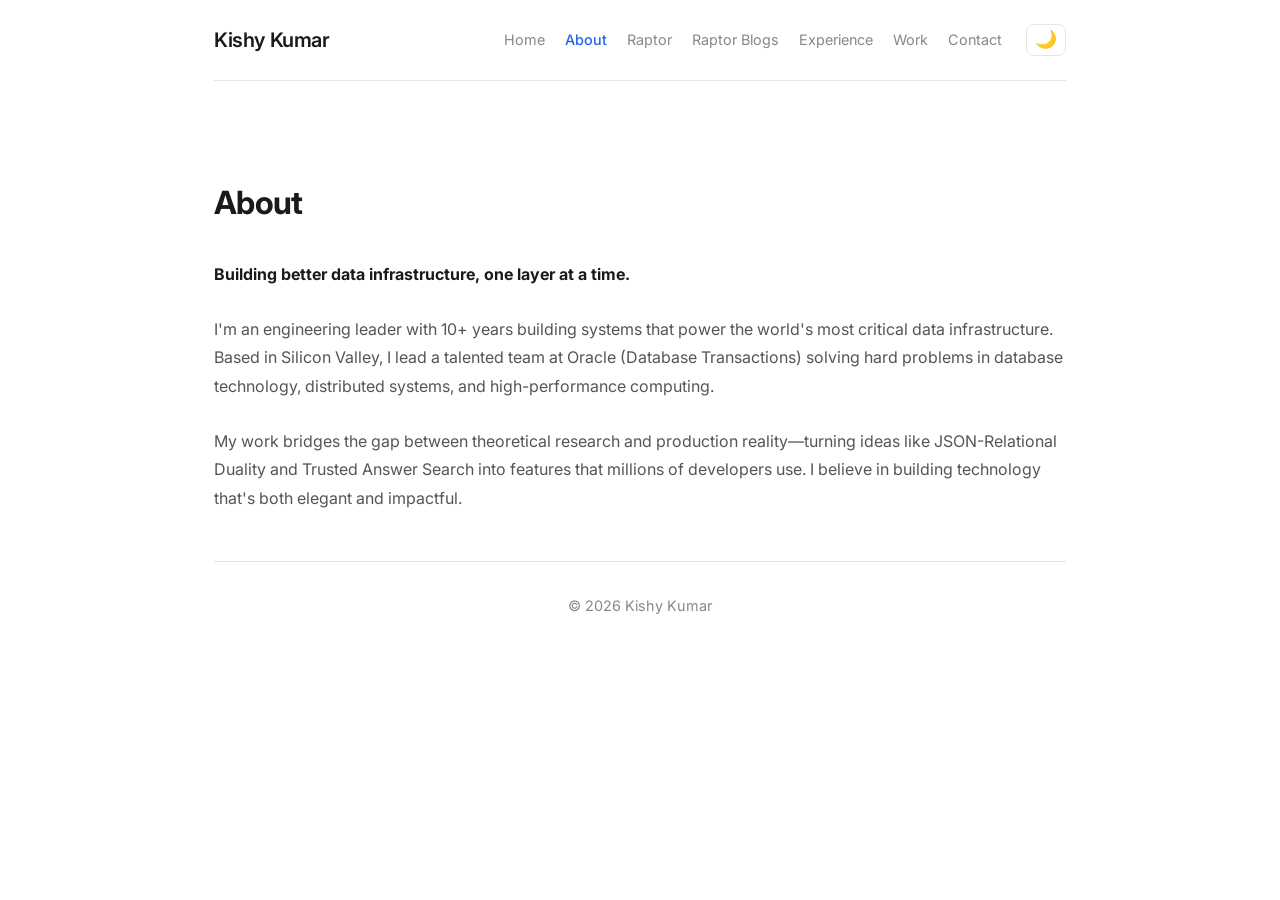
==== commit d1ac3829: "Revise about section for clarity and detail Consolidated and refined the description of professional" ====
--- a/about.html
+++ b/about.html
@@ -34,15 +34,12 @@
             <section class="content-section">
                 <h1 class="page-title">About</h1>
                 <div class="content">
-                    <p>I'm an engineering leader with 10+ years building systems that power the world's most critical data infrastructure.</p>
-
-                    <p>Based in Silicon Valley, I lead Oracle teams solving hard problems in database technology, distributed systems, and high-performance computing.</p>
-
                     <p><strong>Building better data infrastructure, one layer at a time.</strong></p>
-
-                    <p>My work bridges the gap between theoretical research and production reality—turning ideas like JSON-Relational Duality into features that millions of developers use.</p>
-
-                    <p>I believe in building technology that's both elegant and impactful.</p>
+                    <br>
+                    
+                    <p>I'm an engineering leader with 10+ years building systems that power the world's most critical data infrastructure. Based in Silicon Valley, I lead a talented team at Oracle (Database Transactions) solving hard problems in database technology, distributed systems, and high-performance computing.</p>
+                    <br>
+                    <p>My work bridges the gap between theoretical research and production reality—turning ideas like JSON-Relational Duality and Trusted Answer Search into features that millions of developers use. I believe in building technology that's both elegant and impactful.</p>
                 </div>
             </section>
         </main>
